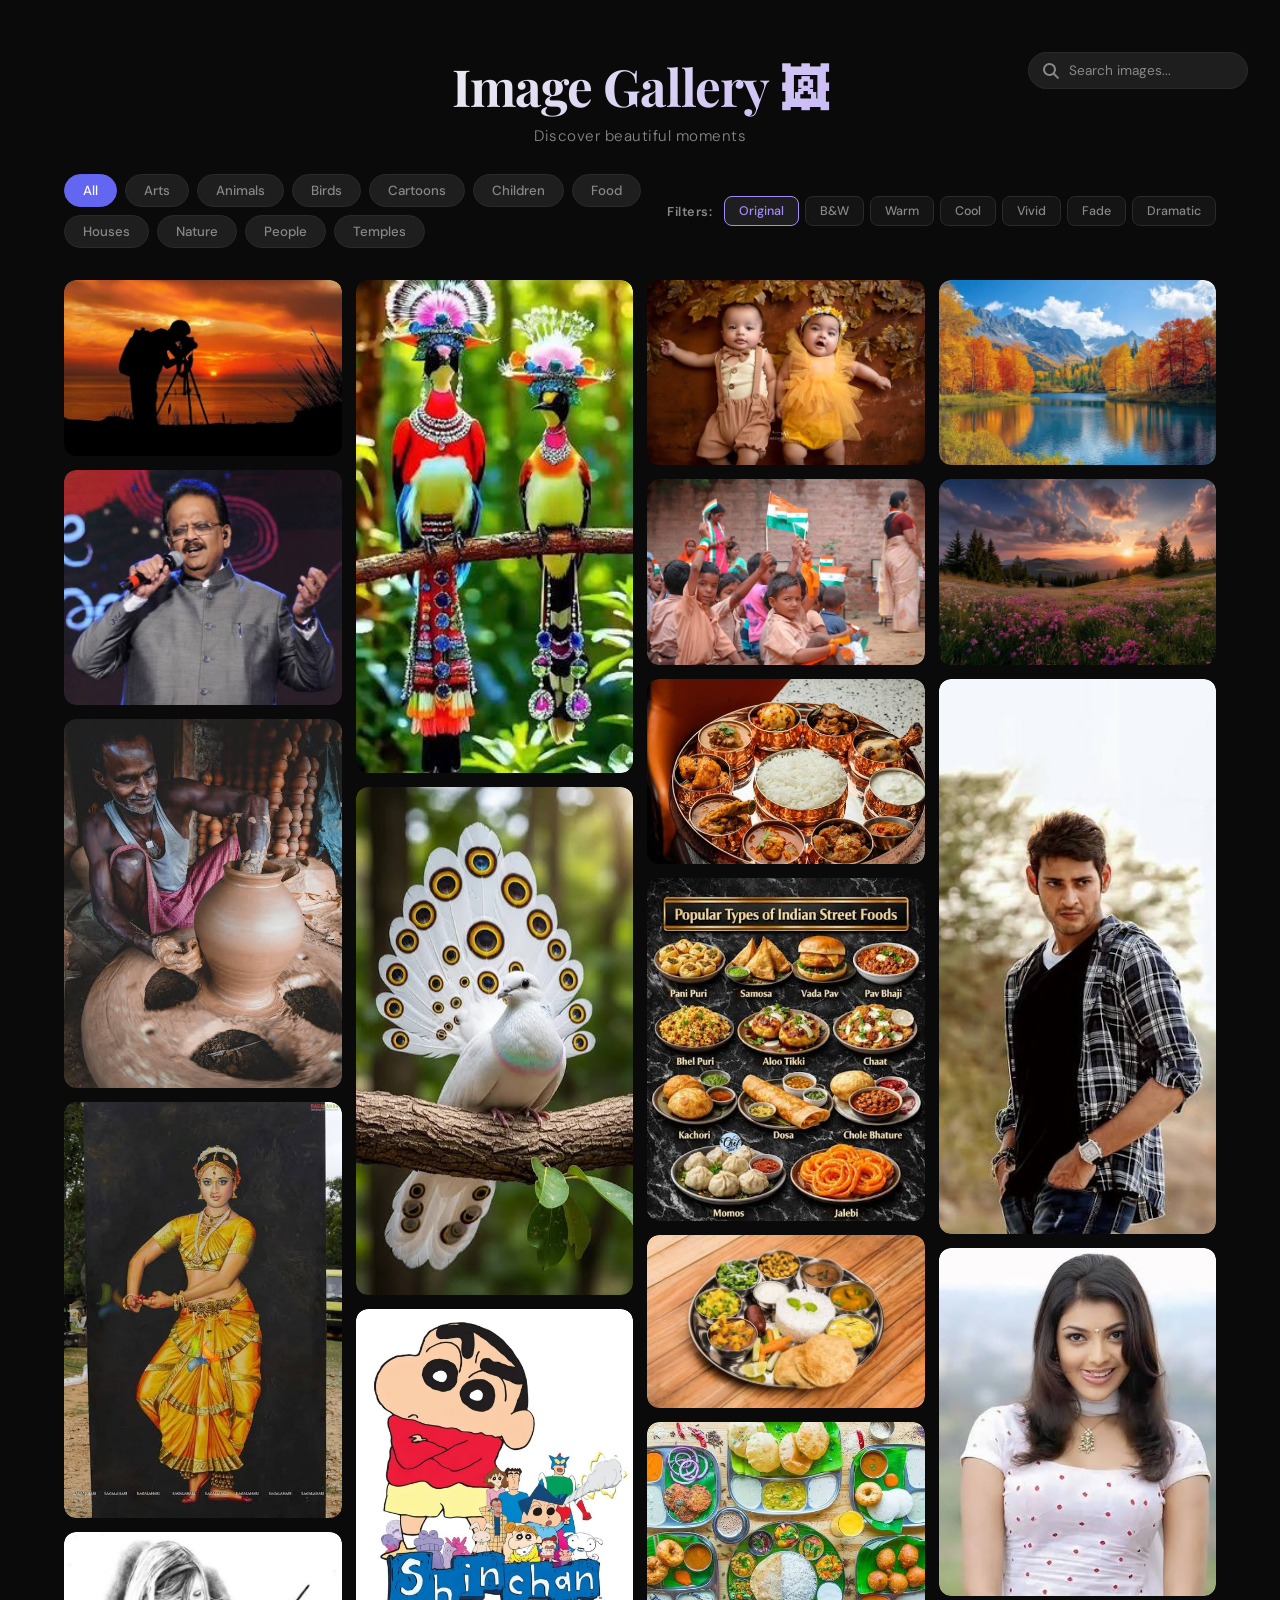
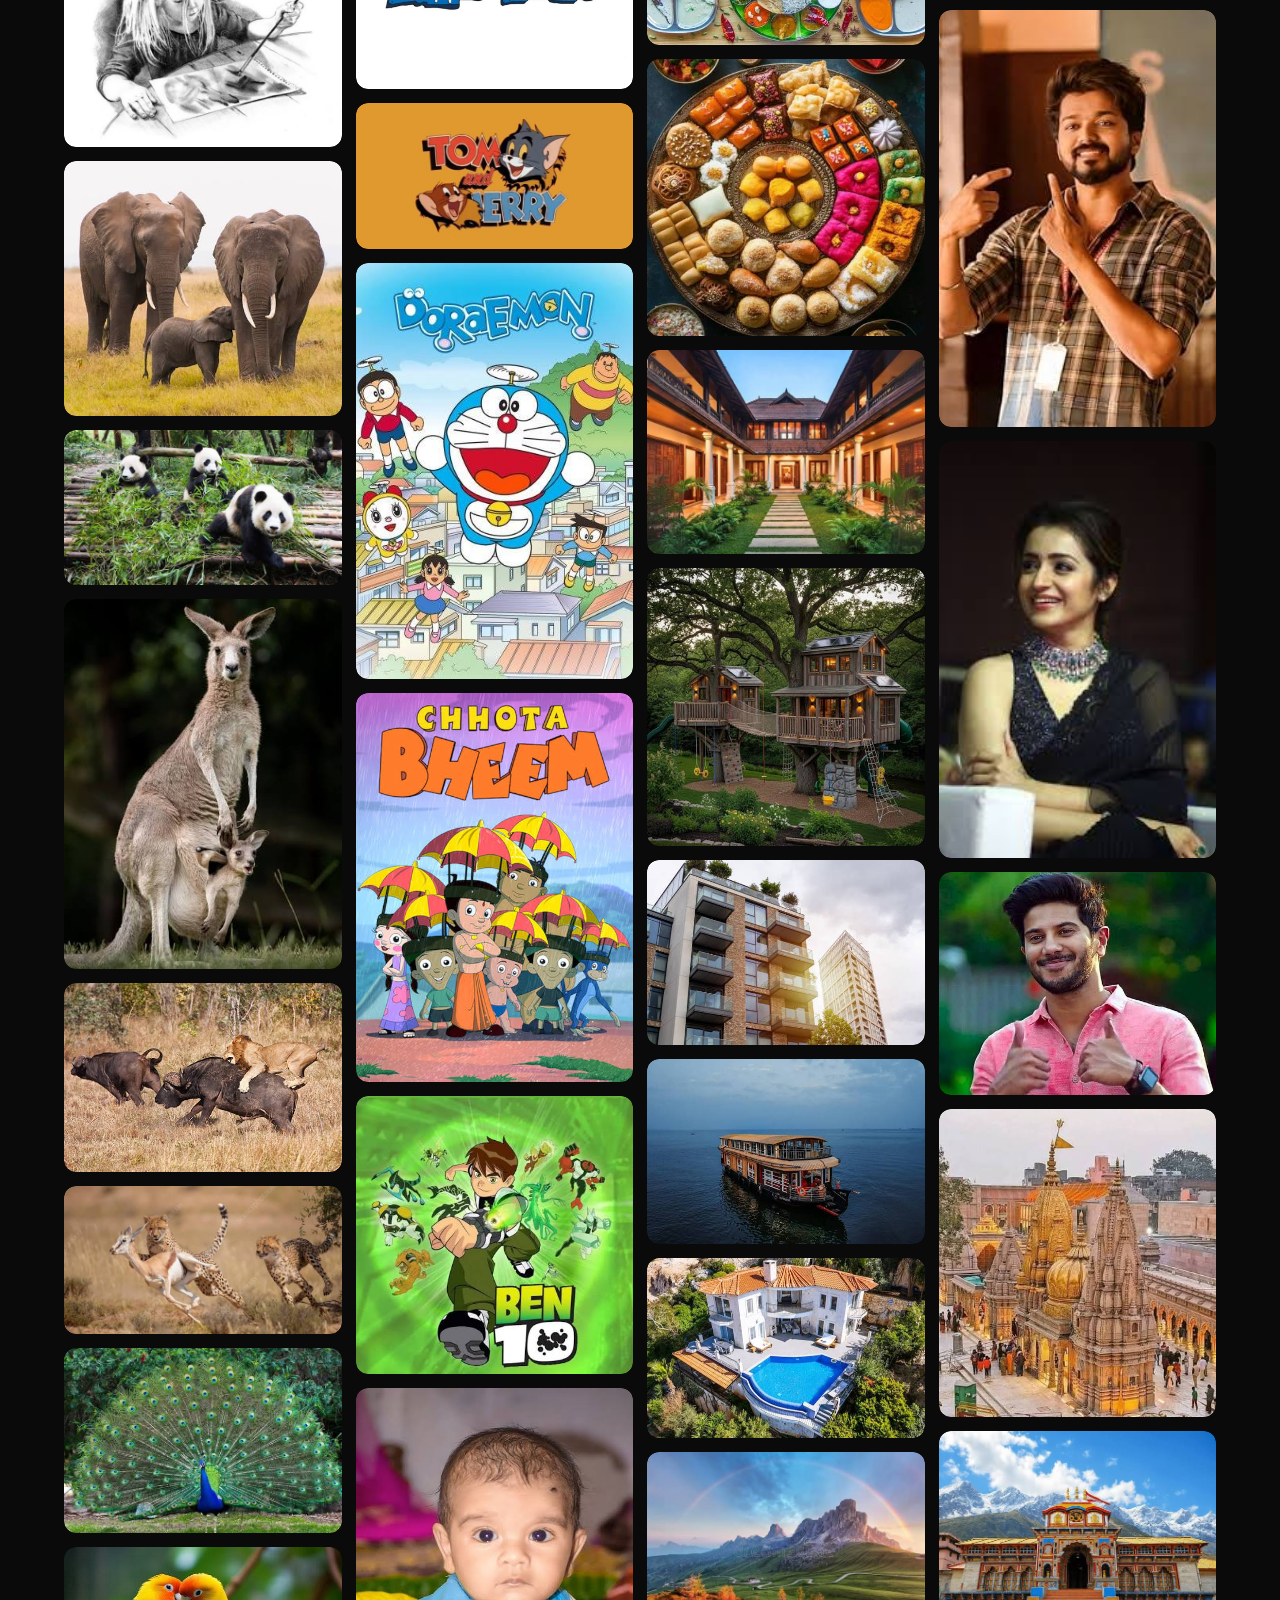
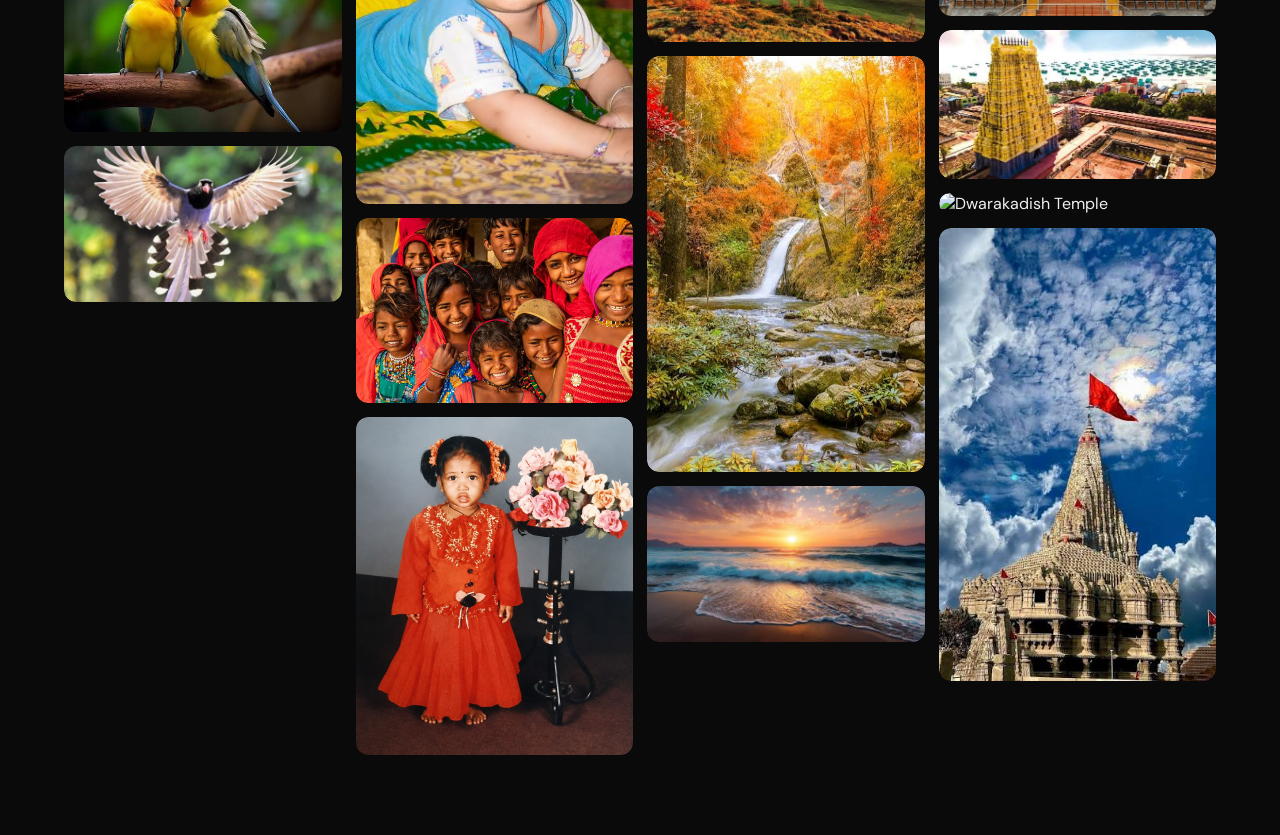
==== CodeAlpha_Image-gallery/index.html @ c7ac4a44 "Add files via upload" ====
<!DOCTYPE html>
<html lang="en">
<head>
 <meta charset="UTF-8">
 <meta name="viewport" content="width=device-width, initial-scale=1.0">
 <title>Image Gallery</title>

 <!-- Google Fonts -->
 <link href="https://fonts.googleapis.com/css2?family=Playfair+Display:wght@400;700&family=DM+Sans:wght@300;400;500&display=swap" rel="stylesheet">

 <!-- External CSS -->
 <link rel="stylesheet" href="style.css">
</head>
<body>

  <!-- HEADER-->
   <header>
    <h1> Image Gallery 🖼 </h1>
    <p> Discover beautiful moments </p>

    <!-- Search Bar -->
    <div class="search-wrap">
    <input type="text" id="searchInput" placeholder="Search images...">
    </div>
   </header>

 <!-- CONTROLS: Categories + Filters-->
   <div class="controls">

    <!-- Category Buttons -->
    <div class="categories" id="categories">
      <button class="cat-btn active" data-cat="all"> All </button>
      <button class="cat-btn" data-cat="arts"> Arts </button>
      <button class="cat-btn" data-cat="animals"> Animals </button>
      <button class="cat-btn" data-cat="birds"> Birds </button>
      <button class="cat-btn" data-cat="cartoons"> Cartoons </button>
      <button class="cat-btn" data-cat="children"> Children </button>
      <button class="cat-btn" data-cat="food"> Food </button>
      <button class="cat-btn" data-cat="houses"> Houses </button>
      <button class="cat-btn" data-cat="nature"> Nature </button>
      <button class="cat-btn" data-cat="people"> People </button>
      <button class="cat-btn" data-cat="temples"> Temples </button>
    </div>

    <!-- Image Filter Buttons -->
    <span class="filters-label">Filters:</span>
    <div class="filters" id="galleryFilters">
      <button class="filter-btn active" data-filter="none">Original</button>
      <button class="filter-btn" data-filter="f-bw">B&amp;W</button>
      <button class="filter-btn" data-filter="f-warm">Warm</button>
      <button class="filter-btn" data-filter="f-cool">Cool</button>
      <button class="filter-btn" data-filter="f-vivid">Vivid</button>
      <button class="filter-btn" data-filter="f-fade">Fade</button>
      <button class="filter-btn" data-filter="f-dramatic">Dramatic</button>
    </div>

  </div>

   <!-- GALLERY GRID (Images are injected by JS) -->
   <div class="gallery" id="gallery"></div>

   <!-- Load More Button -->
   <div class="load-more-wrap">
    <button class="load-more-btn" id="loadMoreBtn">
      Load More
       <!-- Spinner icon (shown while loading) -->
       <svg width="16" height="16" viewBox="0 0 24 24" fill="none" stroke="currentColor" stroke-width="2">
       <path d="M21 12a9 9 0 11-6.219-8.56"/>
       </svg>
    </button>
   </div>

   <!-- LIGHTBOX (Popup) -->
   <div class="lightbox" id="lightbox">

   <!-- Dark backdrop — click to close -->
    <div class="lb-backdrop" id="lbBackdrop"></div>

   <!-- Lightbox content box -->
   <div class="lb-box">

   <!-- Main image area -->
   <div class="lb-img-wrap">
   <img id="lbImg" src="" alt="">

   <!-- Close button -->
   <button class="lb-close" id="lbClose">✕</button>

    <!-- Prev / Next arrows -->
    <button class="lb-nav lb-prev" id="lbPrev">&#8592;</button>
    <button class="lb-nav lb-next" id="lbNext">&#8594;</button>
    </div>

    <!-- Counter: "3 / 12 — Title" -->
    <div class="lb-counter" id="lbCounter"></div>

    <!-- Filter strip inside lightbox -->
    <div class="lb-filters">
     <button class="lb-filter-btn active" data-lbfilter="none">Original</button>
     <button class="lb-filter-btn" data-lbfilter="f-bw">B&amp;W</button>
     <button class="lb-filter-btn" data-lbfilter="f-warm">Warm</button>
     <button class="lb-filter-btn" data-lbfilter="f-cool">Cool</button>
     <button class="lb-filter-btn" data-lbfilter="f-vivid">Vivid</button>
     <button class="lb-filter-btn" data-lbfilter="f-fade">Fade</button>
     <button class="lb-filter-btn" data-lbfilter="f-dramatic">Dramatic</button>
    </div>

     <!-- Thumbnail strip -->
     <div class="lb-thumbs" id="lbThumbs"></div>

     </div> <!-- /.lb-box -->
     </div>   <!-- /.lightbox -->

    <!-- External JavaScript -->
    <script src="script.js"></script>
 
</body>
</html>
---- CodeAlpha_Image-gallery/style.css ----
/*  1. CSS VARIABLES & RESET */
*, *::before, *::after {
  box-sizing: border-box;
  margin: 0;
  padding: 0;
}

:root {
  --bg:         #0a0a0a;
  --surface:    #141414;
  --surface2:   #1e1e1e;
  --border:     #2a2a2a;
  --text:       #f0f0f0;
  --text-muted: #888888;
  --accent:     #6366f1;   /* indigo */
  --accent2:    #a78bfa;   /* violet */
  --radius:     12px;
}


/*  2. BODY & BASE */
body {
  background:   var(--bg);
  color:        var(--text);
  font-family:  'DM Sans', sans-serif;
  min-height:   100vh;
  overflow-x:   hidden;
}


/*  3. HEADER */
header {
  text-align: center;
  padding:    52px 20px 28px;
  position:   relative;
}

header h1 {
  font-family:  'Playfair Display', serif;
  font-size:    clamp(2rem, 5vw, 3.2rem);
  font-weight:  700;
  letter-spacing: -1px;
  /* gradient text */
  background: linear-gradient(135deg, #f0f0f0 30%, #a78bfa);
  -webkit-background-clip: text;
  -webkit-text-fill-color: transparent;
  background-clip: text;
}

header p {
  color:          var(--text-muted);
  margin-top:     6px;
  font-size:      0.95rem;
  font-weight:    300;
  letter-spacing: 0.5px;
}


/*  4. SEARCH BAR  */
.search-wrap {
  position: absolute;
  top:   52px;
  right: 32px;
}

.search-wrap input {
  background:    var(--surface2);
  border:        1px solid var(--border);
  border-radius: 999px;
  padding:       9px 18px 9px 40px;
  color:         var(--text);
  font-family:   inherit;
  font-size:     0.85rem;
  width:         220px;
  outline:       none;
  transition:    border-color .25s, width .3s;

  /* magnifier icon via inline SVG background */
  background-image: url("data:image/svg+xml,%3Csvg xmlns='http://www.w3.org/2000/svg' width='16' height='16' fill='%23888' viewBox='0 0 16 16'%3E%3Cpath d='M11.742 10.344a6.5 6.5 0 1 0-1.397 1.398l3.85 3.85a1 1 0 0 0 1.415-1.414l-3.868-3.834zM6.5 11a4.5 4.5 0 1 1 0-9 4.5 4.5 0 0 1 0 9z'/%3E%3C/svg%3E");
  background-repeat:   no-repeat;
  background-position: 14px center;
}

.search-wrap input:focus {
  border-color: var(--accent);
  width: 280px;
}

.search-wrap input::placeholder {
  color: var(--text-muted);
}


/*  5. CONTROLS — Categories & Filter Buttons  */
.controls {
  display:     flex;
  flex-wrap:   wrap;
  align-items: center;
  gap:         12px;
  max-width:   1200px;
  margin:      0 auto 32px;
  padding:     0 24px;
}

/* Filters label */
.filters-label {
  font-size:      0.8rem;
  font-weight:    600;
  color:          var(--text-muted);
  letter-spacing: 0.5px;
  white-space:    nowrap;
}

/* --- Category Pills --- */
.categories {
  display:   flex;
  flex-wrap: wrap;
  gap:       8px;
  flex:      1;
}

.cat-btn {
  background:    var(--surface2);
  border:        1px solid var(--border);
  color:         var(--text-muted);
  padding:       7px 18px;
  border-radius: 999px;
  font-family:   inherit;
  font-size:     0.83rem;
  font-weight:   500;
  cursor:        pointer;
  transition:    all .22s;
}

.cat-btn:hover {
  border-color: var(--accent);
  color:        var(--text);
}

.cat-btn.active {
  background:   var(--accent);
  border-color: var(--accent);
  color:        #fff;
}

/* --- Filter Pills --- */
.filters {
  display:   flex;
  gap:       6px;
  flex-wrap: wrap;
}

.filter-btn {
  background:    var(--surface);
  border:        1px solid var(--border);
  color:         var(--text-muted);
  padding:       6px 14px;
  border-radius: 8px;
  font-family:   inherit;
  font-size:     0.78rem;
  font-weight:   500;
  cursor:        pointer;
  transition:    all .2s;
}

.filter-btn:hover {
  border-color: var(--accent2);
  color:        var(--accent2);
}

.filter-btn.active {
  background:   var(--surface2);
  border-color: var(--accent2);
  color:        var(--accent2);
}


/* 6. GALLERY GRID  (CSS Columns — masonry)*/
.gallery {
  max-width:  1200px;
  margin:     0 auto;
  padding:    0 24px;
  columns:    4;
  column-gap: 14px;
}


/* 7. GALLERY ITEM (Card) */
.gallery-item {
  break-inside: avoid;      /* don't split card across columns */
  margin-bottom: 14px;
  border-radius: var(--radius);
  overflow:      hidden;
  position:      relative;
  cursor:        pointer;

  /* smooth lift on hover */
  transition: transform .3s cubic-bezier(.34,1.56,.64,1),
              box-shadow .3s;
  display: block;

  /* entry animation */
  animation: fadeUp .45s ease both;
}

.gallery-item:hover {
  transform:  translateY(-6px) scale(1.02);
  box-shadow: 0 20px 50px rgba(0,0,0,.6);
  z-index:    2;
}

.gallery-item img {
  width:         100%;
  display:       block;
  border-radius: var(--radius);
  transition:    filter .3s ease;
}

/* hide filtered-out items */
.gallery-item.hidden {
  display: none;
}


/* 8. HOVER OVERLAY */
.overlay {
  position:      absolute;
  inset:         0;
  background:    linear-gradient(to top, rgba(0,0,0,.75) 0%, transparent 55%);
  opacity:       0;
  transition:    opacity .3s;
  border-radius: var(--radius);

  display:        flex;
  flex-direction: column;
  justify-content: flex-end;
  padding:        16px;
}

.gallery-item:hover .overlay {
  opacity: 1;
}

.overlay .tag {
  font-size:      0.7rem;
  font-weight:    600;
  letter-spacing: 1.5px;
  text-transform: uppercase;
  color:          var(--accent2);
  margin-bottom:  4px;
}

.overlay .img-title {
  font-size:   0.9rem;
  font-weight: 500;
  color:       #fff;
}

/* zoom icon (top-right of card) */
.overlay .zoom-icon {
  position:        absolute;
  top:             12px;
  right:           12px;
  width:           32px;
  height:          32px;
  background:      rgba(255,255,255,.15);
  backdrop-filter: blur(6px);
  border-radius:   50%;
  display:         flex;
  align-items:     center;
  justify-content: center;
  font-size:       0.85rem;
}


/* 9. CSS IMAGE FILTERS - Applied as class on .gallery-item (and on #lbImg inside lightbox) */
.gallery-item.f-bw img        { filter: grayscale(100%); }
.gallery-item.f-warm img      { filter: sepia(60%) saturate(140%); }
.gallery-item.f-cool img      { filter: hue-rotate(180deg) saturate(120%); }
.gallery-item.f-vivid img     { filter: saturate(200%) contrast(110%); }
.gallery-item.f-fade img      { filter: brightness(110%) saturate(60%) contrast(90%); }
.gallery-item.f-dramatic img  { filter: contrast(140%) brightness(90%); }

/* same filters on lightbox main image */
#lbImg.f-bw        { filter: grayscale(100%); }
#lbImg.f-warm      { filter: sepia(60%) saturate(140%); }
#lbImg.f-cool      { filter: hue-rotate(180deg) saturate(120%); }
#lbImg.f-vivid     { filter: saturate(200%) contrast(110%); }
#lbImg.f-fade      { filter: brightness(110%) saturate(60%) contrast(90%); }
#lbImg.f-dramatic  { filter: contrast(140%) brightness(90%); }


/* 10. LOAD MORE BUTTON */
.load-more-wrap {
  text-align: center;
  padding:    40px 20px;
}

.load-more-btn {
  background:    var(--surface2);
  border:        1px solid var(--border);
  color:         var(--text);
  padding:       12px 36px;
  border-radius: 999px;
  font-family:   inherit;
  font-size:     0.9rem;
  font-weight:   500;
  letter-spacing: 0.3px;
  cursor:        pointer;
  transition:    all .25s;

  display:     inline-flex;
  align-items: center;
  gap:         8px;
}

.load-more-btn:hover {
  border-color: var(--accent);
  color:        var(--accent);
}

/* spinner — hidden by default, shown when .loading */
.load-more-btn svg {
  display:   none;
  animation: spin 1.2s linear infinite;
}

.load-more-btn.loading svg {
  display: block;
}


/* 11. LIGHTBOX  */
.lightbox {
  position:        fixed;
  inset:           0;
  z-index:         1000;
  display:         flex;
  align-items:     center;
  justify-content: center;

  opacity:        0;
  pointer-events: none;
  transition:     opacity .3s;
}

.lightbox.open {
  opacity:        1;
  pointer-events: all;
}

/* dark blurred backdrop */
.lb-backdrop {
  position:        absolute;
  inset:           0;
  background:      rgba(0,0,0,.92);
  backdrop-filter: blur(8px);
  cursor:          pointer;
}

/* the white card / box */
.lb-box {
  position:      relative;
  z-index:       2;
  max-width:     min(860px, 92vw);
  width:         100%;
  background:    var(--surface);
  border:        1px solid var(--border);
  border-radius: 18px;
  overflow:      hidden;

  transform:  scale(.93);
  transition: transform .3s cubic-bezier(.34,1.56,.64,1);
}

.lightbox.open .lb-box {
  transform: scale(1);
}

/* main image area */
.lb-img-wrap {
  position:   relative;
  width:      100%;
  aspect-ratio: 16 / 10;
  background: #000;
  overflow:   hidden;
}

.lb-img-wrap img {
  width:       100%;
  height:      100%;
  object-fit:  contain;
  display:     block;
  transition:  filter .35s ease;
}

/* counter text */
.lb-counter {
  text-align: center;
  font-size:  0.8rem;
  color:      var(--text-muted);
  padding:    10px 0 2px;
}


/* 12. LIGHTBOX — NAV BUTTONS (Close, Prev, Next) */
/* Close ✕ */
.lb-close {
  position:        absolute;
  top:             14px;
  right:           14px;
  width:           36px;
  height:          36px;
  background:      rgba(255,255,255,.12);
  backdrop-filter: blur(6px);
  border:          none;
  border-radius:   50%;
  color:           #fff;
  font-size:       1.1rem;
  cursor:          pointer;
  display:         flex;
  align-items:     center;
  justify-content: center;
  transition:      background .2s;
  z-index:         5;
}

.lb-close:hover {
  background: rgba(255,255,255,.25);
}

/* Prev / Next arrows */
.lb-nav {
  position:        absolute;
  top:             50%;
  transform:       translateY(-50%);
  width:           44px;
  height:          44px;
  background:      rgba(255,255,255,.12);
  backdrop-filter: blur(6px);
  border:          none;
  border-radius:   50%;
  color:           #fff;
  font-size:       1.1rem;
  cursor:          pointer;
  display:         flex;
  align-items:     center;
  justify-content: center;
  transition:      background .2s, transform .2s;
  z-index:         5;
}

.lb-nav:hover {
  background: rgba(255,255,255,.25);
}

.lb-prev { left: 14px; }
.lb-next { right: 14px; }

.lb-prev:hover { transform: translateY(-50%) translateX(-2px); }
.lb-next:hover { transform: translateY(-50%) translateX(2px); }


/* 13. LIGHTBOX — FILTER STRIP  */
.lb-filters {
  display:         flex;
  gap:             6px;
  flex-wrap:       wrap;
  padding:         12px 18px;
  background:      var(--surface2);
  border-top:      1px solid var(--border);
  justify-content: center;
}

.lb-filter-btn {
  background:    var(--surface);
  border:        1px solid var(--border);
  color:         var(--text-muted);
  padding:       5px 14px;
  border-radius: 8px;
  font-family:   inherit;
  font-size:     0.76rem;
  font-weight:   500;
  cursor:        pointer;
  transition:    all .2s;
}

.lb-filter-btn:hover {
  border-color: var(--accent2);
  color:        var(--accent2);
}

.lb-filter-btn.active {
  background:   var(--accent);
  border-color: var(--accent);
  color:        #fff;
}


/* 14. LIGHTBOX — THUMBNAIL STRIP */
.lb-thumbs {
  display:    flex;
  gap:        8px;
  padding:    12px 18px;
  overflow-x: auto;
  border-top: 1px solid var(--border);

  /* hide scrollbar */
  scrollbar-width: none;
}

.lb-thumbs::-webkit-scrollbar {
  display: none;
}

.lb-thumb {
  flex-shrink:   0;
  width:         62px;
  height:        46px;
  border-radius: 7px;
  overflow:      hidden;
  cursor:        pointer;
  border:        2px solid transparent;
  transition:    border-color .2s, transform .2s;
}

.lb-thumb:hover {
  transform: scale(1.05);
}

.lb-thumb.active {
  border-color: var(--accent);
}

.lb-thumb img {
  width:       100%;
  height:      100%;
  object-fit:  cover;
}


/* 15. ANIMATIONS & KEYFRAMES */
@keyframes fadeUp {
  from {
    opacity:   0;
    transform: translateY(24px);
  }
  to {
    opacity:   1;
    transform: translateY(0);
  }
}

@keyframes spin {
  to { transform: rotate(360deg); }
}


/* 16. RESPONSIVE — Media Queries */

/* Tablet landscape */
@media (max-width: 1100px) {
  .gallery { columns: 3; }
}

/* Tablet portrait */
@media (max-width: 768px) {
  .gallery { columns: 2; }

  /* move search bar below header title */
  .search-wrap {
    position: static;
    margin:   0 24px 16px;
  }

  .search-wrap input {
    width: 100%;
  }

  header {
    padding: 36px 20px 18px;
  }
}

/* Mobile */
@media (max-width: 480px) {
  .gallery   { columns: 1; }
  .lb-box    { border-radius: 12px; }
}
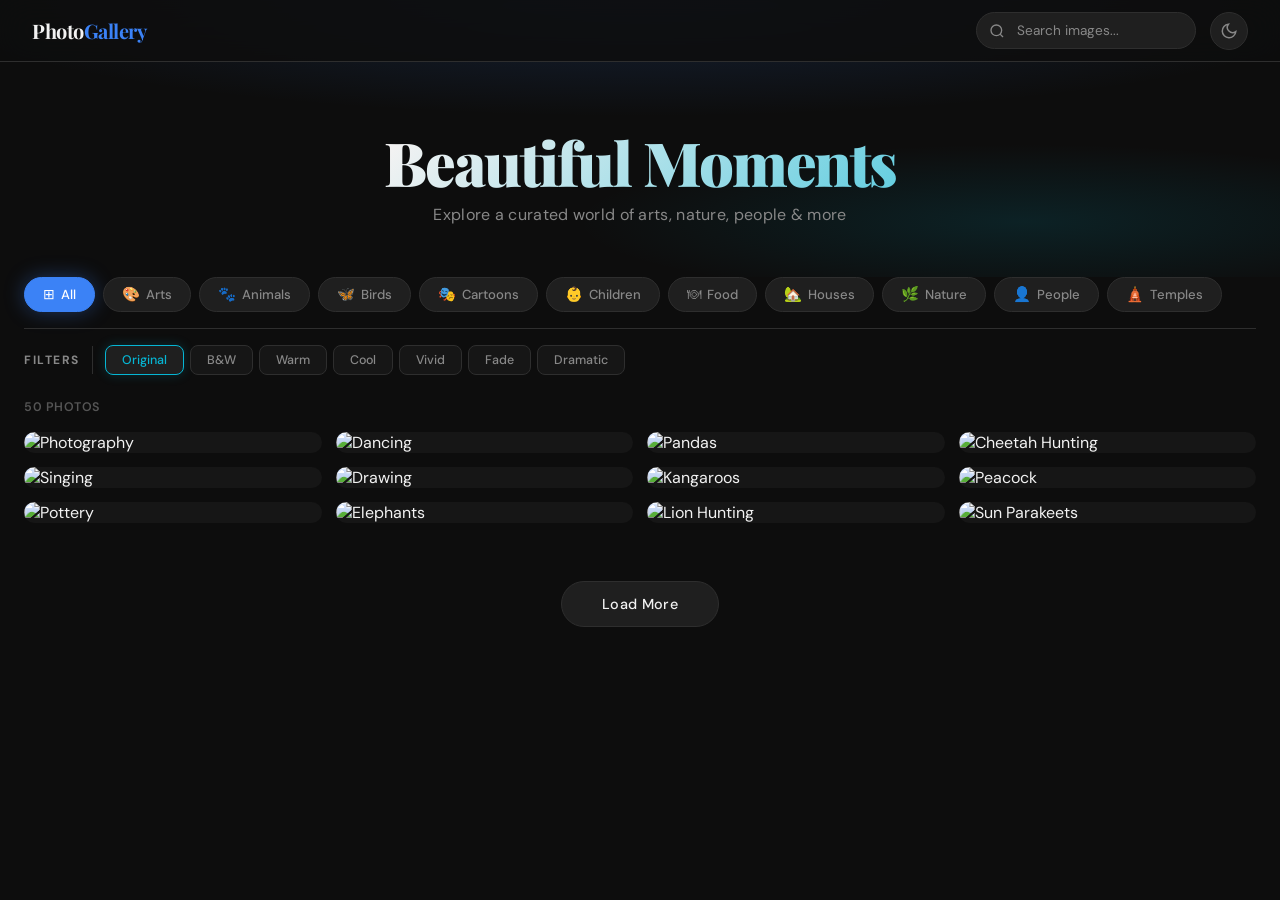
==== commit ddae4aa9: "Add files via upload" ====
--- a/CodeAlpha_Image-gallery/index.html
+++ b/CodeAlpha_Image-gallery/index.html
@@ -1,118 +1,168 @@
 <!DOCTYPE html>
 <html lang="en">
 <head>
- <meta charset="UTF-8">
- <meta name="viewport" content="width=device-width, initial-scale=1.0">
- <title>Image Gallery</title>
+  <meta charset="UTF-8">
+  <meta name="viewport" content="width=device-width, initial-scale=1.0">
+  <title>PhotoGallery — Beautiful Moments</title>
 
- <!-- Google Fonts -->
- <link href="https://fonts.googleapis.com/css2?family=Playfair+Display:wght@400;700&family=DM+Sans:wght@300;400;500&display=swap" rel="stylesheet">
+  <!-- Google Fonts -->
+  <link href="https://fonts.googleapis.com/css2?family=Playfair+Display:wght@400;700;900&family=DM+Sans:wght@300;400;500;600&display=swap" rel="stylesheet">
 
- <!-- External CSS -->
- <link rel="stylesheet" href="style.css">
+  <!-- External CSS -->
+  <link rel="stylesheet" href="style.css">
 </head>
 <body>
 
-  <!-- HEADER-->
-   <header>
-    <h1> Image Gallery 🖼 </h1>
-    <p> Discover beautiful moments </p>
+  <!-- NAVBAR -->
+  <nav class="navbar">
+    <div class="nav-logo">Photo<span>Gallery</span></div>
+    <div class="nav-right">
+      <!-- Search Bar -->
+      <div class="search-wrap">
+        <input type="text" id="searchInput" placeholder="Search images...">
+        <svg class="search-icon" xmlns="http://www.w3.org/2000/svg" width="16" height="16" viewBox="0 0 24 24" fill="none" stroke="currentColor" stroke-width="2"><circle cx="11" cy="11" r="8"/><path d="m21 21-4.35-4.35"/></svg>
+      </div>
+      <!-- Dark/Light Toggle -->
+      <button class="theme-toggle" id="themeToggle" title="Toggle theme">
+        <svg class="moon-icon" xmlns="http://www.w3.org/2000/svg" width="18" height="18" viewBox="0 0 24 24" fill="none" stroke="currentColor" stroke-width="2"><path d="M21 12.79A9 9 0 1 1 11.21 3 7 7 0 0 0 21 12.79z"/></svg>
+        <svg class="sun-icon" xmlns="http://www.w3.org/2000/svg" width="18" height="18" viewBox="0 0 24 24" fill="none" stroke="currentColor" stroke-width="2"><circle cx="12" cy="12" r="5"/><line x1="12" y1="1" x2="12" y2="3"/><line x1="12" y1="21" x2="12" y2="23"/><line x1="4.22" y1="4.22" x2="5.64" y2="5.64"/><line x1="18.36" y1="18.36" x2="19.78" y2="19.78"/><line x1="1" y1="12" x2="3" y2="12"/><line x1="21" y1="12" x2="23" y2="12"/><line x1="4.22" y1="19.78" x2="5.64" y2="18.36"/><line x1="18.36" y1="5.64" x2="19.78" y2="4.22"/></svg>
+      </button>
+    </div>
+  </nav>
 
-    <!-- Search Bar -->
-    <div class="search-wrap">
-    <input type="text" id="searchInput" placeholder="Search images...">
+  <!-- HERO HEADER -->
+  <header>
+    <div class="header-bg"></div>
+    <div class="header-content">
+      <h1>Beautiful Moments</h1>
+      <p>Explore a curated world of arts, nature, people &amp; more</p>
     </div>
-   </header>
+  </header>
 
- <!-- CONTROLS: Categories + Filters-->
-   <div class="controls">
+  <!-- CONTROLS: Categories + Filters -->
+  <div class="controls">
 
     <!-- Category Buttons -->
     <div class="categories" id="categories">
-      <button class="cat-btn active" data-cat="all"> All </button>
-      <button class="cat-btn" data-cat="arts"> Arts </button>
-      <button class="cat-btn" data-cat="animals"> Animals </button>
-      <button class="cat-btn" data-cat="birds"> Birds </button>
-      <button class="cat-btn" data-cat="cartoons"> Cartoons </button>
-      <button class="cat-btn" data-cat="children"> Children </button>
-      <button class="cat-btn" data-cat="food"> Food </button>
-      <button class="cat-btn" data-cat="houses"> Houses </button>
-      <button class="cat-btn" data-cat="nature"> Nature </button>
-      <button class="cat-btn" data-cat="people"> People </button>
-      <button class="cat-btn" data-cat="temples"> Temples </button>
+      <button class="cat-btn active" data-cat="all">
+        <span class="cat-icon">⊞</span> All
+      </button>
+      <button class="cat-btn" data-cat="arts">
+        <span class="cat-icon">🎨</span> Arts
+      </button>
+      <button class="cat-btn" data-cat="animals">
+        <span class="cat-icon">🐾</span> Animals
+      </button>
+      <button class="cat-btn" data-cat="birds">
+        <span class="cat-icon">🦋</span> Birds
+      </button>
+      <button class="cat-btn" data-cat="cartoons">
+        <span class="cat-icon">🎭</span> Cartoons
+      </button>
+      <button class="cat-btn" data-cat="children">
+        <span class="cat-icon">👶</span> Children
+      </button>
+      <button class="cat-btn" data-cat="food">
+        <span class="cat-icon">🍽</span> Food
+      </button>
+      <button class="cat-btn" data-cat="houses">
+        <span class="cat-icon">🏡</span> Houses
+      </button>
+      <button class="cat-btn" data-cat="nature">
+        <span class="cat-icon">🌿</span> Nature
+      </button>
+      <button class="cat-btn" data-cat="people">
+        <span class="cat-icon">👤</span> People
+      </button>
+      <button class="cat-btn" data-cat="temples">
+        <span class="cat-icon">🛕</span> Temples
+      </button>
     </div>
 
+    <!-- Divider -->
+    <div class="controls-divider"></div>
+
     <!-- Image Filter Buttons -->
-    <span class="filters-label">Filters:</span>
-    <div class="filters" id="galleryFilters">
-      <button class="filter-btn active" data-filter="none">Original</button>
-      <button class="filter-btn" data-filter="f-bw">B&amp;W</button>
-      <button class="filter-btn" data-filter="f-warm">Warm</button>
-      <button class="filter-btn" data-filter="f-cool">Cool</button>
-      <button class="filter-btn" data-filter="f-vivid">Vivid</button>
-      <button class="filter-btn" data-filter="f-fade">Fade</button>
-      <button class="filter-btn" data-filter="f-dramatic">Dramatic</button>
+    <div class="filter-row">
+      <span class="filters-label">Filters</span>
+      <div class="filters" id="galleryFilters">
+        <button class="filter-btn active" data-filter="none">Original</button>
+        <button class="filter-btn" data-filter="f-bw">B&amp;W</button>
+        <button class="filter-btn" data-filter="f-warm">Warm</button>
+        <button class="filter-btn" data-filter="f-cool">Cool</button>
+        <button class="filter-btn" data-filter="f-vivid">Vivid</button>
+        <button class="filter-btn" data-filter="f-fade">Fade</button>
+        <button class="filter-btn" data-filter="f-dramatic">Dramatic</button>
+      </div>
     </div>
 
   </div>
 
-   <!-- GALLERY GRID (Images are injected by JS) -->
-   <div class="gallery" id="gallery"></div>
+  <!-- Image Count -->
+  <div class="gallery-meta" id="galleryMeta">
+    <span id="galleryCount">0 photos</span>
+  </div>
 
-   <!-- Load More Button -->
-   <div class="load-more-wrap">
+  <!-- GALLERY GRID (Images are injected by JS) -->
+  <div class="gallery" id="gallery"></div>
+
+  <!-- Load More Button -->
+  <div class="load-more-wrap">
     <button class="load-more-btn" id="loadMoreBtn">
       Load More
-       <!-- Spinner icon (shown while loading) -->
-       <svg width="16" height="16" viewBox="0 0 24 24" fill="none" stroke="currentColor" stroke-width="2">
-       <path d="M21 12a9 9 0 11-6.219-8.56"/>
-       </svg>
+      <svg width="16" height="16" viewBox="0 0 24 24" fill="none" stroke="currentColor" stroke-width="2">
+        <path d="M21 12a9 9 0 11-6.219-8.56"/>
+      </svg>
     </button>
-   </div>
+  </div>
 
-   <!-- LIGHTBOX (Popup) -->
-   <div class="lightbox" id="lightbox">
+  <!-- LIGHTBOX (Popup) -->
+  <div class="lightbox" id="lightbox">
 
-   <!-- Dark backdrop — click to close -->
+    <!-- Dark backdrop — click to close -->
     <div class="lb-backdrop" id="lbBackdrop"></div>
 
-   <!-- Lightbox content box -->
-   <div class="lb-box">
+    <!-- Lightbox content box -->
+    <div class="lb-box">
 
-   <!-- Main image area -->
-   <div class="lb-img-wrap">
-   <img id="lbImg" src="" alt="">
+      <!-- Main image area -->
+      <div class="lb-img-wrap">
+        <img id="lbImg" src="" alt="">
 
-   <!-- Close button -->
-   <button class="lb-close" id="lbClose">✕</button>
+        <!-- Close button -->
+        <button class="lb-close" id="lbClose">✕</button>
 
-    <!-- Prev / Next arrows -->
-    <button class="lb-nav lb-prev" id="lbPrev">&#8592;</button>
-    <button class="lb-nav lb-next" id="lbNext">&#8594;</button>
-    </div>
+        <!-- Prev / Next arrows -->
+        <button class="lb-nav lb-prev" id="lbPrev">&#8592;</button>
+        <button class="lb-nav lb-next" id="lbNext">&#8594;</button>
 
-    <!-- Counter: "3 / 12 — Title" -->
-    <div class="lb-counter" id="lbCounter"></div>
+        <!-- Image title overlay -->
+        <div class="lb-title-overlay" id="lbTitleOverlay"></div>
+      </div>
 
-    <!-- Filter strip inside lightbox -->
-    <div class="lb-filters">
-     <button class="lb-filter-btn active" data-lbfilter="none">Original</button>
-     <button class="lb-filter-btn" data-lbfilter="f-bw">B&amp;W</button>
-     <button class="lb-filter-btn" data-lbfilter="f-warm">Warm</button>
-     <button class="lb-filter-btn" data-lbfilter="f-cool">Cool</button>
-     <button class="lb-filter-btn" data-lbfilter="f-vivid">Vivid</button>
-     <button class="lb-filter-btn" data-lbfilter="f-fade">Fade</button>
-     <button class="lb-filter-btn" data-lbfilter="f-dramatic">Dramatic</button>
-    </div>
+      <!-- Counter: "3 / 12 — Title" -->
+      <div class="lb-counter" id="lbCounter"></div>
 
-     <!-- Thumbnail strip -->
-     <div class="lb-thumbs" id="lbThumbs"></div>
+      <!-- Filter strip inside lightbox -->
+      <div class="lb-filters">
+        <span class="lb-filters-label">Filters</span>
+        <button class="lb-filter-btn active" data-lbfilter="none">Original</button>
+        <button class="lb-filter-btn" data-lbfilter="f-bw">B&amp;W</button>
+        <button class="lb-filter-btn" data-lbfilter="f-warm">Warm</button>
+        <button class="lb-filter-btn" data-lbfilter="f-cool">Cool</button>
+        <button class="lb-filter-btn" data-lbfilter="f-vivid">Vivid</button>
+        <button class="lb-filter-btn" data-lbfilter="f-fade">Fade</button>
+        <button class="lb-filter-btn" data-lbfilter="f-dramatic">Dramatic</button>
+      </div>
 
-     </div> <!-- /.lb-box -->
-     </div>   <!-- /.lightbox -->
+      <!-- Thumbnail strip -->
+      <div class="lb-thumbs" id="lbThumbs"></div>
 
-    <!-- External JavaScript -->
-    <script src="script.js"></script>
- 
+    </div><!-- /.lb-box -->
+  </div><!-- /.lightbox -->
+
+  <!-- External JavaScript -->
+  <script src="script.js"></script>
+
 </body>
 </html>
--- a/CodeAlpha_Image-gallery/style.css
+++ b/CodeAlpha_Image-gallery/style.css
@@ -1,4 +1,30 @@
-/*  1. CSS VARIABLES & RESET */
+/* ═══════════════════════════════════════════════════════
+   IMAGE GALLERY — style.css
+   1.  CSS Variables & Reset
+   2.  Body & Base
+   3.  Navbar
+   4.  Header / Hero
+   5.  Search Bar
+   6.  Controls (Categories + Filters)
+   7.  Gallery Grid (Masonry)
+   8.  Gallery Item / Card
+   9.  Hover Overlay
+   10. CSS Image Filters
+   11. Load More Button
+   12. Gallery Meta / Count
+   13. Lightbox
+   14. Lightbox Nav Buttons
+   15. Lightbox Filter Strip
+   16. Lightbox Thumbnails
+   17. Animations & Keyframes
+   18. Responsive Media Queries
+   19. Light Theme Overrides
+═══════════════════════════════════════════════════════ */
+
+
+/* ─────────────────────────────────────────
+   1. CSS VARIABLES & RESET
+───────────────────────────────────────── */
 *, *::before, *::after {
   box-sizing: border-box;
   margin: 0;
@@ -6,61 +32,183 @@
 }
 
 :root {
-  --bg:         #0a0a0a;
-  --surface:    #141414;
-  --surface2:   #1e1e1e;
-  --border:     #2a2a2a;
-  --text:       #f0f0f0;
-  --text-muted: #888888;
-  --accent:     #6366f1;   /* indigo */
-  --accent2:    #a78bfa;   /* violet */
-  --radius:     12px;
-}
-
-
-/*  2. BODY & BASE */
+  /* Dark theme (default) */
+  --bg:           #0d0d0d;
+  --surface:      #161616;
+  --surface2:     #1f1f1f;
+  --surface3:     #252525;
+  --border:       #2e2e2e;
+  --text:         #f2f2f2;
+  --text-muted:   #888;
+  --text-dim:     #555;
+  --accent:       #3B82F6;
+  --accent2:      #06B6D4;
+  --accent-glow:  rgba(59,130,246,0.35);
+  --card-shadow:  0 8px 32px rgba(0,0,0,0.5);
+  --radius:       14px;
+  --radius-sm:    8px;
+  --nav-bg:       rgba(13,13,13,0.85);
+  --hero-overlay: linear-gradient(to bottom, rgba(0,0,0,0.45) 0%, rgba(13,13,13,0.95) 100%);
+}
+
+body.light-theme {
+  --bg:           #f4f4f5;
+  --surface:      #ffffff;
+  --surface2:     #f0f0f2;
+  --surface3:     #e8e8eb;
+  --border:       #d8d8dc;
+  --text:         #111111;
+  --text-muted:   #666;
+  --text-dim:     #999;
+  --accent:       #2563EB;
+  --accent2:      #0891B2;
+  --accent-glow:  rgba(37,99,235,0.2);
+  --card-shadow:  0 4px 20px rgba(0,0,0,0.1);
+  --nav-bg:       rgba(244,244,245,0.9);
+  --hero-overlay: linear-gradient(to bottom, rgba(255,255,255,0.2) 0%, rgba(244,244,245,0.95) 100%);
+}
+
+
+/* ─────────────────────────────────────────
+   2. BODY & BASE
+───────────────────────────────────────── */
 body {
-  background:   var(--bg);
-  color:        var(--text);
-  font-family:  'DM Sans', sans-serif;
-  min-height:   100vh;
-  overflow-x:   hidden;
-}
-
-
-/*  3. HEADER */
+  background:  var(--bg);
+  color:       var(--text);
+  font-family: 'DM Sans', sans-serif;
+  min-height:  100vh;
+  overflow-x:  hidden;
+  transition:  background 0.35s, color 0.35s;
+}
+
+
+/* ─────────────────────────────────────────
+   3. NAVBAR
+───────────────────────────────────────── */
+.navbar {
+  position:        fixed;
+  top:             0;
+  left:            0;
+  right:           0;
+  z-index:         500;
+  display:         flex;
+  align-items:     center;
+  justify-content: space-between;
+  padding:         0 32px;
+  height:          62px;
+  background:      var(--nav-bg);
+  backdrop-filter: blur(16px);
+  -webkit-backdrop-filter: blur(16px);
+  border-bottom:   1px solid var(--border);
+  transition:      background 0.35s, border-color 0.35s;
+}
+
+.nav-logo {
+  font-family:    'Playfair Display', serif;
+  font-size:      1.25rem;
+  font-weight:    700;
+  color:          var(--text);
+  letter-spacing: -0.5px;
+}
+
+.nav-logo span {
+  color: var(--accent);
+}
+
+.nav-right {
+  display:     flex;
+  align-items: center;
+  gap:         14px;
+}
+
+/* Theme Toggle Button */
+.theme-toggle {
+  width:           38px;
+  height:          38px;
+  background:      var(--surface2);
+  border:          1px solid var(--border);
+  border-radius:   50%;
+  color:           var(--text-muted);
+  cursor:          pointer;
+  display:         flex;
+  align-items:     center;
+  justify-content: center;
+  transition:      all 0.25s;
+  flex-shrink:     0;
+}
+
+.theme-toggle:hover {
+  border-color: var(--accent);
+  color:        var(--accent);
+}
+
+.moon-icon { display: block; }
+.sun-icon  { display: none; }
+
+body.light-theme .moon-icon { display: none; }
+body.light-theme .sun-icon  { display: block; }
+
+
+/* ─────────────────────────────────────────
+   4. HEADER / HERO
+───────────────────────────────────────── */
 header {
+  position:   relative;
   text-align: center;
-  padding:    52px 20px 28px;
-  position:   relative;
+  padding:    130px 20px 52px;
+  overflow:   hidden;
+}
+
+.header-bg {
+  position:   absolute;
+  inset:      0;
+  background:
+    radial-gradient(ellipse 80% 60% at 50% 0%, rgba(59,130,246,0.18) 0%, transparent 70%),
+    radial-gradient(ellipse 50% 40% at 80% 80%, rgba(6,182,212,0.12) 0%, transparent 70%);
+  pointer-events: none;
+}
+
+.header-content {
+  position: relative;
+  z-index:  1;
 }
 
 header h1 {
-  font-family:  'Playfair Display', serif;
-  font-size:    clamp(2rem, 5vw, 3.2rem);
-  font-weight:  700;
-  letter-spacing: -1px;
-  /* gradient text */
-  background: linear-gradient(135deg, #f0f0f0 30%, #a78bfa);
+  font-family:    'Playfair Display', serif;
+  font-size:      clamp(2.2rem, 5.5vw, 3.8rem);
+  font-weight:    900;
+  letter-spacing: -2px;
+  line-height:    1.05;
+  background:     linear-gradient(135deg, var(--text) 30%, var(--accent2) 100%);
   -webkit-background-clip: text;
   -webkit-text-fill-color: transparent;
   background-clip: text;
+  margin-bottom:   10px;
 }
 
 header p {
   color:          var(--text-muted);
-  margin-top:     6px;
-  font-size:      0.95rem;
-  font-weight:    300;
-  letter-spacing: 0.5px;
-}
-
-
-/*  4. SEARCH BAR  */
+  font-size:      1rem;
+  font-weight:    400;
+  letter-spacing: 0.3px;
+}
+
+
+/* ─────────────────────────────────────────
+   5. SEARCH BAR
+───────────────────────────────────────── */
 .search-wrap {
-  position: absolute;
-  top:   52px;
-  right: 32px;
+  position:    relative;
+  flex-shrink: 0;
+}
+
+.search-icon {
+  position:   absolute;
+  left:       13px;
+  top:        50%;
+  transform:  translateY(-50%);
+  color:      var(--text-muted);
+  pointer-events: none;
 }
 
 .search-wrap input {
@@ -73,17 +221,12 @@
   font-size:     0.85rem;
   width:         220px;
   outline:       none;
-  transition:    border-color .25s, width .3s;
-
-  /* magnifier icon via inline SVG background */
-  background-image: url("data:image/svg+xml,%3Csvg xmlns='http://www.w3.org/2000/svg' width='16' height='16' fill='%23888' viewBox='0 0 16 16'%3E%3Cpath d='M11.742 10.344a6.5 6.5 0 1 0-1.397 1.398l3.85 3.85a1 1 0 0 0 1.415-1.414l-3.868-3.834zM6.5 11a4.5 4.5 0 1 1 0-9 4.5 4.5 0 0 1 0 9z'/%3E%3C/svg%3E");
-  background-repeat:   no-repeat;
-  background-position: 14px center;
+  transition:    border-color .25s, width .3s, background .25s;
 }
 
 .search-wrap input:focus {
   border-color: var(--accent);
-  width: 280px;
+  width:        270px;
 }
 
 .search-wrap input::placeholder {
@@ -91,59 +234,84 @@
 }
 
 
-/*  5. CONTROLS — Categories & Filter Buttons  */
+/* ─────────────────────────────────────────
+   6. CONTROLS — Categories & Filters
+───────────────────────────────────────── */
 .controls {
-  display:     flex;
-  flex-wrap:   wrap;
-  align-items: center;
-  gap:         12px;
-  max-width:   1200px;
-  margin:      0 auto 32px;
-  padding:     0 24px;
-}
-
-/* Filters label */
-.filters-label {
-  font-size:      0.8rem;
-  font-weight:    600;
-  color:          var(--text-muted);
-  letter-spacing: 0.5px;
-  white-space:    nowrap;
-}
-
-/* --- Category Pills --- */
+  max-width:  1300px;
+  margin:     0 auto 20px;
+  padding:    0 24px;
+  display:    flex;
+  flex-direction: column;
+  gap:        16px;
+}
+
+.controls-divider {
+  height:     1px;
+  background: var(--border);
+}
+
+/* Category Buttons */
 .categories {
   display:   flex;
   flex-wrap: wrap;
   gap:       8px;
-  flex:      1;
 }
 
 .cat-btn {
   background:    var(--surface2);
   border:        1px solid var(--border);
   color:         var(--text-muted);
-  padding:       7px 18px;
+  padding:       8px 18px;
   border-radius: 999px;
   font-family:   inherit;
-  font-size:     0.83rem;
+  font-size:     0.82rem;
   font-weight:   500;
   cursor:        pointer;
+  display:       inline-flex;
+  align-items:   center;
+  gap:           6px;
   transition:    all .22s;
+}
+
+.cat-icon {
+  font-size: 0.9rem;
+  line-height: 1;
 }
 
 .cat-btn:hover {
   border-color: var(--accent);
   color:        var(--text);
+  transform:    translateY(-1px);
 }
 
 .cat-btn.active {
   background:   var(--accent);
   border-color: var(--accent);
   color:        #fff;
-}
-
-/* --- Filter Pills --- */
+  box-shadow:   0 0 20px var(--accent-glow);
+}
+
+/* Filter Row */
+.filter-row {
+  display:     flex;
+  align-items: center;
+  gap:         12px;
+  flex-wrap:   wrap;
+}
+
+.filters-label {
+  font-size:      0.75rem;
+  font-weight:    700;
+  color:          var(--text-muted);
+  letter-spacing: 1.5px;
+  text-transform: uppercase;
+  white-space:    nowrap;
+  padding:        6px 0;
+  border-right:   1px solid var(--border);
+  padding-right:  12px;
+}
+
 .filters {
   display:   flex;
   gap:       6px;
@@ -154,8 +322,8 @@
   background:    var(--surface);
   border:        1px solid var(--border);
   color:         var(--text-muted);
-  padding:       6px 14px;
-  border-radius: 8px;
+  padding:       6px 16px;
+  border-radius: var(--radius-sm);
   font-family:   inherit;
   font-size:     0.78rem;
   font-weight:   500;
@@ -172,12 +340,33 @@
   background:   var(--surface2);
   border-color: var(--accent2);
   color:        var(--accent2);
-}
-
-
-/* 6. GALLERY GRID  (CSS Columns — masonry)*/
+  box-shadow:   0 0 12px rgba(6,182,212,0.2);
+}
+
+
+/* ─────────────────────────────────────────
+   7. GALLERY META / COUNT
+───────────────────────────────────────── */
+.gallery-meta {
+  max-width: 1300px;
+  margin:    0 auto 16px;
+  padding:   0 24px;
+}
+
+#galleryCount {
+  font-size:  0.78rem;
+  font-weight: 600;
+  color:      var(--text-dim);
+  letter-spacing: 0.5px;
+  text-transform: uppercase;
+}
+
+
+/* ─────────────────────────────────────────
+   8. GALLERY GRID (CSS Columns — Masonry)
+───────────────────────────────────────── */
 .gallery {
-  max-width:  1200px;
+  max-width:  1300px;
   margin:     0 auto;
   padding:    0 24px;
   columns:    4;
@@ -185,56 +374,62 @@
 }
 
 
-/* 7. GALLERY ITEM (Card) */
+/* ─────────────────────────────────────────
+   9. GALLERY ITEM (Card)
+───────────────────────────────────────── */
 .gallery-item {
-  break-inside: avoid;      /* don't split card across columns */
-  margin-bottom: 14px;
-  border-radius: var(--radius);
-  overflow:      hidden;
-  position:      relative;
-  cursor:        pointer;
-
-  /* smooth lift on hover */
-  transition: transform .3s cubic-bezier(.34,1.56,.64,1),
-              box-shadow .3s;
-  display: block;
+  break-inside:   avoid;
+  margin-bottom:  14px;
+  border-radius:  var(--radius);
+  overflow:       hidden;
+  position:       relative;
+  cursor:         pointer;
+  display:        block;
+  background:     var(--surface);
+
+  transition: transform .32s cubic-bezier(.34,1.56,.64,1),
+              box-shadow .32s ease;
 
   /* entry animation */
   animation: fadeUp .45s ease both;
 }
 
 .gallery-item:hover {
-  transform:  translateY(-6px) scale(1.02);
-  box-shadow: 0 20px 50px rgba(0,0,0,.6);
-  z-index:    2;
+  transform:  translateY(-7px) scale(1.02);
+  box-shadow: 0 24px 60px rgba(0,0,0,0.65), 0 0 0 1px var(--accent);
+  z-index:    10;
+}
+
+body.light-theme .gallery-item:hover {
+  box-shadow: 0 16px 40px rgba(0,0,0,0.18), 0 0 0 1px var(--accent);
 }
 
 .gallery-item img {
-  width:         100%;
-  display:       block;
-  border-radius: var(--radius);
-  transition:    filter .3s ease;
-}
-
-/* hide filtered-out items */
-.gallery-item.hidden {
-  display: none;
-}
-
-
-/* 8. HOVER OVERLAY */
+  width:      100%;
+  display:    block;
+  transition: filter .3s ease, transform .32s ease;
+}
+
+.gallery-item:hover img {
+  transform: scale(1.04);
+}
+
+
+/* ─────────────────────────────────────────
+   10. HOVER OVERLAY
+───────────────────────────────────────── */
 .overlay {
-  position:      absolute;
-  inset:         0;
-  background:    linear-gradient(to top, rgba(0,0,0,.75) 0%, transparent 55%);
-  opacity:       0;
-  transition:    opacity .3s;
-  border-radius: var(--radius);
-
-  display:        flex;
-  flex-direction: column;
+  position:       absolute;
+  inset:          0;
+  background:     linear-gradient(to top, rgba(0,0,0,0.82) 0%, transparent 55%);
+  opacity:        0;
+  transition:     opacity .3s;
+  border-radius:  var(--radius);
+
+  display:         flex;
+  flex-direction:  column;
   justify-content: flex-end;
-  padding:        16px;
+  padding:         16px;
 }
 
 .gallery-item:hover .overlay {
@@ -242,18 +437,19 @@
 }
 
 .overlay .tag {
-  font-size:      0.7rem;
-  font-weight:    600;
-  letter-spacing: 1.5px;
+  font-size:      0.65rem;
+  font-weight:    700;
+  letter-spacing: 2px;
   text-transform: uppercase;
   color:          var(--accent2);
-  margin-bottom:  4px;
+  margin-bottom:  5px;
 }
 
 .overlay .img-title {
   font-size:   0.9rem;
-  font-weight: 500;
+  font-weight: 600;
   color:       #fff;
+  line-height: 1.3;
 }
 
 /* zoom icon (top-right of card) */
@@ -261,46 +457,60 @@
   position:        absolute;
   top:             12px;
   right:           12px;
-  width:           32px;
-  height:          32px;
-  background:      rgba(255,255,255,.15);
-  backdrop-filter: blur(6px);
+  width:           34px;
+  height:          34px;
+  background:      rgba(255,255,255,0.15);
+  backdrop-filter: blur(8px);
   border-radius:   50%;
   display:         flex;
   align-items:     center;
   justify-content: center;
-  font-size:       0.85rem;
-}
-
-
-/* 9. CSS IMAGE FILTERS - Applied as class on .gallery-item (and on #lbImg inside lightbox) */
-.gallery-item.f-bw img        { filter: grayscale(100%); }
-.gallery-item.f-warm img      { filter: sepia(60%) saturate(140%); }
-.gallery-item.f-cool img      { filter: hue-rotate(180deg) saturate(120%); }
-.gallery-item.f-vivid img     { filter: saturate(200%) contrast(110%); }
-.gallery-item.f-fade img      { filter: brightness(110%) saturate(60%) contrast(90%); }
-.gallery-item.f-dramatic img  { filter: contrast(140%) brightness(90%); }
-
-/* same filters on lightbox main image */
-#lbImg.f-bw        { filter: grayscale(100%); }
-#lbImg.f-warm      { filter: sepia(60%) saturate(140%); }
-#lbImg.f-cool      { filter: hue-rotate(180deg) saturate(120%); }
-#lbImg.f-vivid     { filter: saturate(200%) contrast(110%); }
-#lbImg.f-fade      { filter: brightness(110%) saturate(60%) contrast(90%); }
-#lbImg.f-dramatic  { filter: contrast(140%) brightness(90%); }
-
-
-/* 10. LOAD MORE BUTTON */
+  font-size:       1rem;
+  border:          1px solid rgba(255,255,255,0.2);
+  transition:      background .2s, transform .2s;
+}
+
+.gallery-item:hover .zoom-icon {
+  background: var(--accent);
+  transform:  scale(1.1);
+}
+
+
+/* ─────────────────────────────────────────
+   11. CSS IMAGE FILTERS
+   Applied as class on .gallery-item
+   (and on #lbImg inside lightbox)
+───────────────────────────────────────── */
+/* Gallery card filters */
+.gallery-item.f-bw       img { filter: grayscale(100%); }
+.gallery-item.f-warm     img { filter: sepia(60%) saturate(140%); }
+.gallery-item.f-cool     img { filter: hue-rotate(180deg) saturate(120%); }
+.gallery-item.f-vivid    img { filter: saturate(200%) contrast(110%); }
+.gallery-item.f-fade     img { filter: brightness(110%) saturate(60%) contrast(90%); }
+.gallery-item.f-dramatic img { filter: contrast(140%) brightness(90%); }
+
+/* Lightbox main image filters */
+#lbImg.f-bw       { filter: grayscale(100%); }
+#lbImg.f-warm     { filter: sepia(60%) saturate(140%); }
+#lbImg.f-cool     { filter: hue-rotate(180deg) saturate(120%); }
+#lbImg.f-vivid    { filter: saturate(200%) contrast(110%); }
+#lbImg.f-fade     { filter: brightness(110%) saturate(60%) contrast(90%); }
+#lbImg.f-dramatic { filter: contrast(140%) brightness(90%); }
+
+
+/* ─────────────────────────────────────────
+   12. LOAD MORE BUTTON
+───────────────────────────────────────── */
 .load-more-wrap {
   text-align: center;
-  padding:    40px 20px;
+  padding:    44px 20px 60px;
 }
 
 .load-more-btn {
   background:    var(--surface2);
   border:        1px solid var(--border);
   color:         var(--text);
-  padding:       12px 36px;
+  padding:       13px 40px;
   border-radius: 999px;
   font-family:   inherit;
   font-size:     0.9rem;
@@ -315,8 +525,11 @@
 }
 
 .load-more-btn:hover {
+  background:   var(--accent);
   border-color: var(--accent);
-  color:        var(--accent);
+  color:        #fff;
+  box-shadow:   0 0 24px var(--accent-glow);
+  transform:    translateY(-2px);
 }
 
 /* spinner — hidden by default, shown when .loading */
@@ -330,7 +543,9 @@
 }
 
 
-/* 11. LIGHTBOX  */
+/* ─────────────────────────────────────────
+   13. LIGHTBOX
+───────────────────────────────────────── */
 .lightbox {
   position:        fixed;
   inset:           0;
@@ -338,6 +553,7 @@
   display:         flex;
   align-items:     center;
   justify-content: center;
+  padding:         20px;
 
   opacity:        0;
   pointer-events: none;
@@ -353,95 +569,93 @@
 .lb-backdrop {
   position:        absolute;
   inset:           0;
-  background:      rgba(0,0,0,.92);
-  backdrop-filter: blur(8px);
+  background:      rgba(0,0,0,0.93);
+  backdrop-filter: blur(10px);
   cursor:          pointer;
 }
 
-/* the white card / box */
+/* the main content box */
 .lb-box {
   position:      relative;
   z-index:       2;
-  max-width:     min(860px, 92vw);
+  max-width:     min(900px, 95vw);
   width:         100%;
   background:    var(--surface);
   border:        1px solid var(--border);
-  border-radius: 18px;
+  border-radius: 20px;
   overflow:      hidden;
-
-  transform:  scale(.93);
-  transition: transform .3s cubic-bezier(.34,1.56,.64,1);
+  box-shadow:    0 40px 100px rgba(0,0,0,0.8);
+
+  transform:  scale(0.92) translateY(20px);
+  transition: transform .35s cubic-bezier(.34,1.56,.64,1);
 }
 
 .lightbox.open .lb-box {
-  transform: scale(1);
+  transform: scale(1) translateY(0);
 }
 
 /* main image area */
 .lb-img-wrap {
-  position:   relative;
+  position:     relative;
+  width:        100%;
+  aspect-ratio: 16 / 10;
+  background:   #000;
+  overflow:     hidden;
+}
+
+.lb-img-wrap img {
   width:      100%;
-  aspect-ratio: 16 / 10;
-  background: #000;
-  overflow:   hidden;
-}
-
-.lb-img-wrap img {
-  width:       100%;
-  height:      100%;
-  object-fit:  contain;
-  display:     block;
-  transition:  filter .35s ease;
+  height:     100%;
+  object-fit: contain;
+  display:    block;
+  transition: filter .35s ease, opacity .25s;
+}
+
+/* Image title inside lightbox image */
+.lb-title-overlay {
+  position:    absolute;
+  bottom:      0;
+  left:        0;
+  right:       0;
+  padding:     12px 16px;
+  background:  linear-gradient(to top, rgba(0,0,0,0.6) 0%, transparent 100%);
+  font-size:   0.85rem;
+  font-weight: 600;
+  color:       #fff;
+  opacity:     0;
+  transition:  opacity .3s;
+}
+
+.lb-img-wrap:hover .lb-title-overlay {
+  opacity: 1;
 }
 
 /* counter text */
 .lb-counter {
-  text-align: center;
-  font-size:  0.8rem;
-  color:      var(--text-muted);
-  padding:    10px 0 2px;
-}
-
-
-/* 12. LIGHTBOX — NAV BUTTONS (Close, Prev, Next) */
+  text-align:  center;
+  font-size:   0.8rem;
+  color:       var(--text-muted);
+  padding:     10px 16px 4px;
+  font-weight: 500;
+}
+
+
+/* ─────────────────────────────────────────
+   14. LIGHTBOX — NAV BUTTONS
+───────────────────────────────────────── */
 /* Close ✕ */
 .lb-close {
   position:        absolute;
   top:             14px;
   right:           14px;
-  width:           36px;
-  height:          36px;
-  background:      rgba(255,255,255,.12);
-  backdrop-filter: blur(6px);
-  border:          none;
+  width:           38px;
+  height:          38px;
+  background:      rgba(255,255,255,0.12);
+  backdrop-filter: blur(8px);
+  border:          1px solid rgba(255,255,255,0.2);
   border-radius:   50%;
   color:           #fff;
-  font-size:       1.1rem;
-  cursor:          pointer;
-  display:         flex;
-  align-items:     center;
-  justify-content: center;
-  transition:      background .2s;
-  z-index:         5;
-}
-
-.lb-close:hover {
-  background: rgba(255,255,255,.25);
-}
-
-/* Prev / Next arrows */
-.lb-nav {
-  position:        absolute;
-  top:             50%;
-  transform:       translateY(-50%);
-  width:           44px;
-  height:          44px;
-  background:      rgba(255,255,255,.12);
-  backdrop-filter: blur(6px);
-  border:          none;
-  border-radius:   50%;
-  color:           #fff;
-  font-size:       1.1rem;
+  font-size:       1rem;
   cursor:          pointer;
   display:         flex;
   align-items:     center;
@@ -450,20 +664,49 @@
   z-index:         5;
 }
 
+.lb-close:hover {
+  background: rgba(220,50,50,0.7);
+  transform:  scale(1.1);
+}
+
+/* Prev / Next arrows */
+.lb-nav {
+  position:        absolute;
+  top:             50%;
+  transform:       translateY(-50%);
+  width:           48px;
+  height:          48px;
+  background:      rgba(255,255,255,0.12);
+  backdrop-filter: blur(8px);
+  border:          1px solid rgba(255,255,255,0.2);
+  border-radius:   50%;
+  color:           #fff;
+  font-size:       1.2rem;
+  cursor:          pointer;
+  display:         flex;
+  align-items:     center;
+  justify-content: center;
+  transition:      background .2s, transform .2s;
+  z-index:         5;
+}
+
 .lb-nav:hover {
-  background: rgba(255,255,255,.25);
+  background: var(--accent);
 }
 
 .lb-prev { left: 14px; }
 .lb-next { right: 14px; }
 
-.lb-prev:hover { transform: translateY(-50%) translateX(-2px); }
-.lb-next:hover { transform: translateY(-50%) translateX(2px); }
-
-
-/* 13. LIGHTBOX — FILTER STRIP  */
+.lb-prev:hover { transform: translateY(-50%) translateX(-3px); }
+.lb-next:hover { transform: translateY(-50%) translateX(3px); }
+
+
+/* ─────────────────────────────────────────
+   15. LIGHTBOX — FILTER STRIP
+───────────────────────────────────────── */
 .lb-filters {
   display:         flex;
+  align-items:     center;
   gap:             6px;
   flex-wrap:       wrap;
   padding:         12px 18px;
@@ -472,12 +715,21 @@
   justify-content: center;
 }
 
+.lb-filters-label {
+  font-size:      0.7rem;
+  font-weight:    700;
+  color:          var(--text-muted);
+  letter-spacing: 1.5px;
+  text-transform: uppercase;
+  margin-right:   4px;
+}
+
 .lb-filter-btn {
   background:    var(--surface);
   border:        1px solid var(--border);
   color:         var(--text-muted);
   padding:       5px 14px;
-  border-radius: 8px;
+  border-radius: var(--radius-sm);
   font-family:   inherit;
   font-size:     0.76rem;
   font-weight:   500;
@@ -494,18 +746,19 @@
   background:   var(--accent);
   border-color: var(--accent);
   color:        #fff;
-}
-
-
-/* 14. LIGHTBOX — THUMBNAIL STRIP */
+  box-shadow:   0 0 14px var(--accent-glow);
+}
+
+
+/* ─────────────────────────────────────────
+   16. LIGHTBOX — THUMBNAIL STRIP
+───────────────────────────────────────── */
 .lb-thumbs {
   display:    flex;
   gap:        8px;
   padding:    12px 18px;
   overflow-x: auto;
   border-top: 1px solid var(--border);
-
-  /* hide scrollbar */
   scrollbar-width: none;
 }
 
@@ -515,35 +768,41 @@
 
 .lb-thumb {
   flex-shrink:   0;
-  width:         62px;
-  height:        46px;
-  border-radius: 7px;
+  width:         66px;
+  height:        50px;
+  border-radius: 8px;
   overflow:      hidden;
   cursor:        pointer;
   border:        2px solid transparent;
-  transition:    border-color .2s, transform .2s;
+  opacity:       0.6;
+  transition:    border-color .2s, transform .2s, opacity .2s;
 }
 
 .lb-thumb:hover {
-  transform: scale(1.05);
+  opacity:   0.9;
+  transform: scale(1.06);
 }
 
 .lb-thumb.active {
   border-color: var(--accent);
+  opacity:      1;
+  box-shadow:   0 0 10px var(--accent-glow);
 }
 
 .lb-thumb img {
-  width:       100%;
-  height:      100%;
-  object-fit:  cover;
-}
-
-
-/* 15. ANIMATIONS & KEYFRAMES */
+  width:      100%;
+  height:     100%;
+  object-fit: cover;
+}
+
+
+/* ─────────────────────────────────────────
+   17. ANIMATIONS & KEYFRAMES
+───────────────────────────────────────── */
 @keyframes fadeUp {
   from {
     opacity:   0;
-    transform: translateY(24px);
+    transform: translateY(28px);
   }
   to {
     opacity:   1;
@@ -556,7 +815,13 @@
 }
 
 
-/* 16. RESPONSIVE — Media Queries */
+/* ─────────────────────────────────────────
+   18. RESPONSIVE — Media Queries
+───────────────────────────────────────── */
+/* Large desktop */
+@media (min-width: 1400px) {
+  .gallery { columns: 5; }
+}
 
 /* Tablet landscape */
 @media (max-width: 1100px) {
@@ -567,23 +832,63 @@
 @media (max-width: 768px) {
   .gallery { columns: 2; }
 
-  /* move search bar below header title */
-  .search-wrap {
-    position: static;
-    margin:   0 24px 16px;
+  .navbar { padding: 0 16px; }
+
+  .search-wrap input {
+    width: 160px;
   }
 
-  .search-wrap input {
-    width: 100%;
+  .search-wrap input:focus {
+    width: 200px;
   }
 
   header {
-    padding: 36px 20px 18px;
+    padding: 100px 20px 40px;
+  }
+
+  .controls { padding: 0 16px; }
+  .gallery  { padding: 0 16px; }
+
+  .lb-box { border-radius: 14px; }
+
+  .lb-nav {
+    width:  40px;
+    height: 40px;
   }
 }
 
 /* Mobile */
 @media (max-width: 480px) {
-  .gallery   { columns: 1; }
-  .lb-box    { border-radius: 12px; }
-}
+  .gallery { columns: 1; }
+
+  .navbar {
+    height: 54px;
+  }
+
+  header { padding: 90px 16px 32px; }
+
+  .search-wrap input { width: 130px; }
+
+  .cat-btn { font-size: 0.78rem; padding: 6px 14px; }
+
+  .lb-box { border-radius: 10px; }
+
+  .lb-img-wrap { aspect-ratio: 4 / 3; }
+
+  .lb-nav {
+    width:  36px;
+    height: 36px;
+    font-size: 1rem;
+  }
+
+  .lb-thumb {
+    width:  52px;
+    height: 40px;
+  }
+}
+
+/* Mobile landscape */
+@media (max-width: 768px) and (orientation: landscape) {
+  header { padding: 80px 20px 28px; }
+  .gallery { columns: 3; }
+}
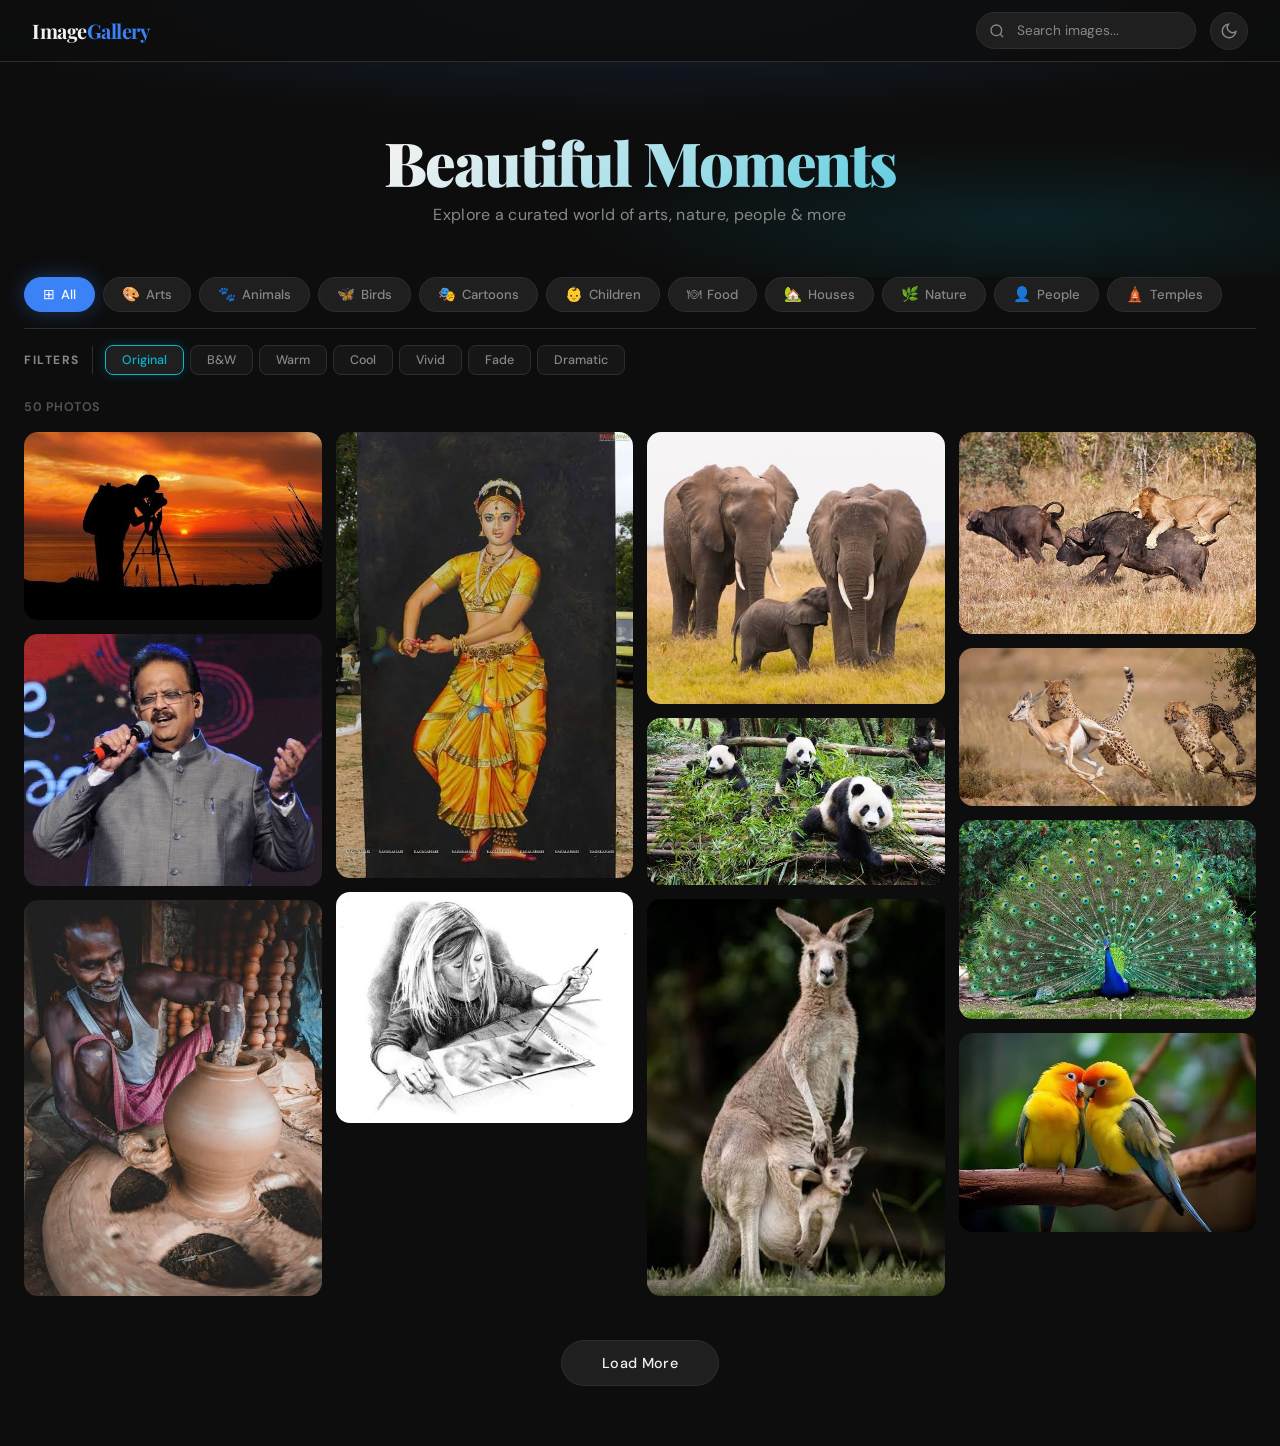
==== commit 21fe10e8: "Update index.html" ====
--- a/CodeAlpha_Image-gallery/index.html
+++ b/CodeAlpha_Image-gallery/index.html
@@ -3,7 +3,7 @@
 <head>
   <meta charset="UTF-8">
   <meta name="viewport" content="width=device-width, initial-scale=1.0">
-  <title>PhotoGallery — Beautiful Moments</title>
+  <title> Image Gallery — Beautiful Moments</title>
 
   <!-- Google Fonts -->
   <link href="https://fonts.googleapis.com/css2?family=Playfair+Display:wght@400;700;900&family=DM+Sans:wght@300;400;500;600&display=swap" rel="stylesheet">
@@ -15,7 +15,7 @@
 
   <!-- NAVBAR -->
   <nav class="navbar">
-    <div class="nav-logo">Photo<span>Gallery</span></div>
+    <div class="nav-logo">Image<span>Gallery</span></div>
     <div class="nav-right">
       <!-- Search Bar -->
       <div class="search-wrap">
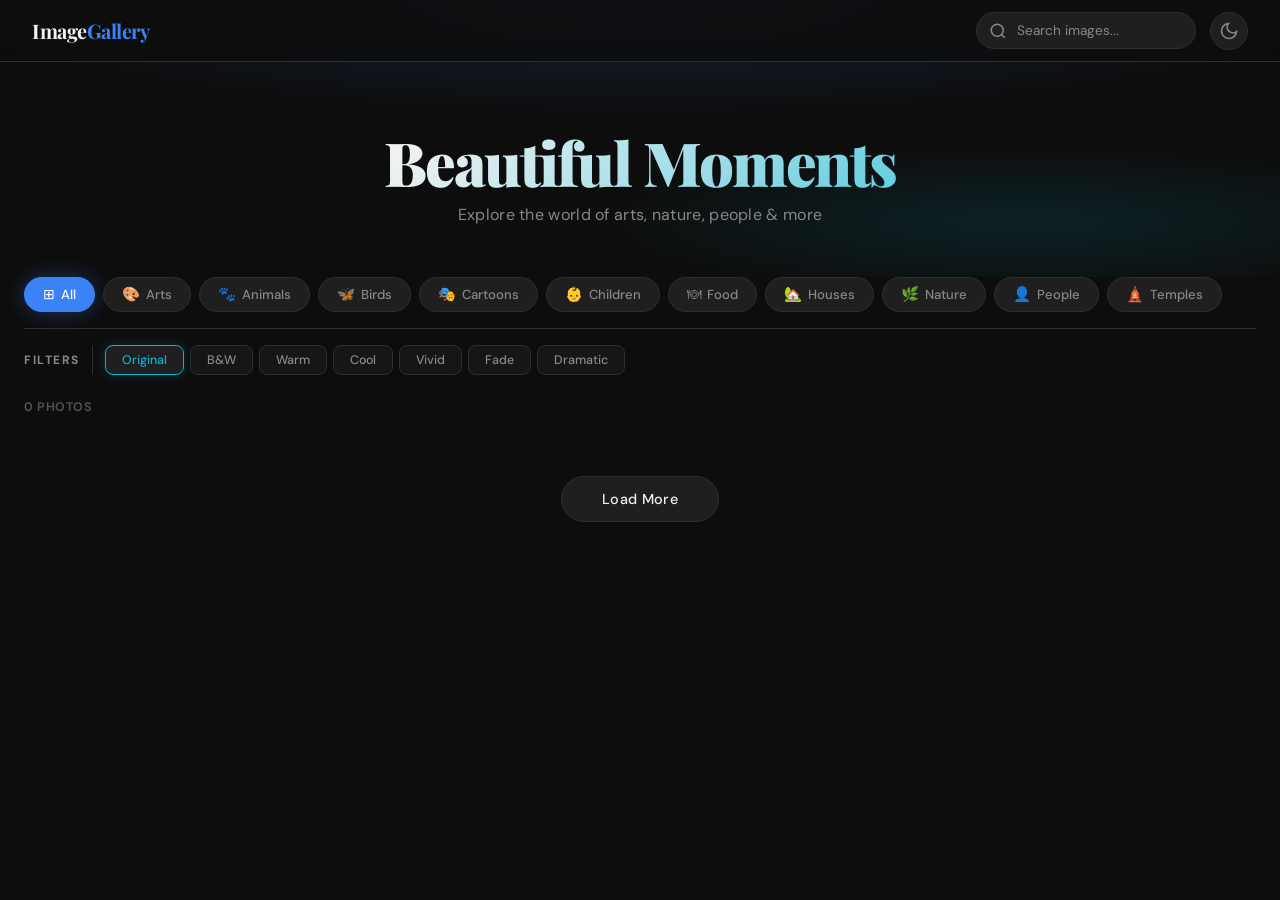
==== commit db68c47f: "Add files via upload" ====
--- a/CodeAlpha_Image-gallery/index.html
+++ b/CodeAlpha_Image-gallery/index.html
@@ -1,8 +1,8 @@
 <!DOCTYPE html>
 <html lang="en">
 <head>
-  <meta charset="UTF-8">
-  <meta name="viewport" content="width=device-width, initial-scale=1.0">
+ <meta charset="UTF-8">
+ <meta name="viewport" content="width=device-width, initial-scale=1.0">
   <title> Image Gallery — Beautiful Moments</title>
 
   <!-- Google Fonts -->
@@ -13,19 +13,36 @@
 </head>
 <body>
 
-  <!-- NAVBAR -->
-  <nav class="navbar">
+   <!-- NAVBAR -->
+    <nav class="navbar">
     <div class="nav-logo">Image<span>Gallery</span></div>
     <div class="nav-right">
-      <!-- Search Bar -->
-      <div class="search-wrap">
-        <input type="text" id="searchInput" placeholder="Search images...">
-        <svg class="search-icon" xmlns="http://www.w3.org/2000/svg" width="16" height="16" viewBox="0 0 24 24" fill="none" stroke="currentColor" stroke-width="2"><circle cx="11" cy="11" r="8"/><path d="m21 21-4.35-4.35"/></svg>
-      </div>
-      <!-- Dark/Light Toggle -->
+    
+   <!-- Search Bar -->
+    <div class="search-wrap">
+      <input type="text" id="searchInput" placeholder="Search images...">
+      <svg class="search-icon" xmlns="http://www.w3.org/2000/svg" width="18" height="18" viewBox="0 0 24 24" fill="none" stroke="currentColor" stroke-width="2">
+      <circle cx="11" cy="11" r="8"/>
+      <path d="m21 21-4.35-4.35"/>
+      </svg>
+    </div>
+    
+   <!-- Dark/Light Toggle -->
       <button class="theme-toggle" id="themeToggle" title="Toggle theme">
-        <svg class="moon-icon" xmlns="http://www.w3.org/2000/svg" width="18" height="18" viewBox="0 0 24 24" fill="none" stroke="currentColor" stroke-width="2"><path d="M21 12.79A9 9 0 1 1 11.21 3 7 7 0 0 0 21 12.79z"/></svg>
-        <svg class="sun-icon" xmlns="http://www.w3.org/2000/svg" width="18" height="18" viewBox="0 0 24 24" fill="none" stroke="currentColor" stroke-width="2"><circle cx="12" cy="12" r="5"/><line x1="12" y1="1" x2="12" y2="3"/><line x1="12" y1="21" x2="12" y2="23"/><line x1="4.22" y1="4.22" x2="5.64" y2="5.64"/><line x1="18.36" y1="18.36" x2="19.78" y2="19.78"/><line x1="1" y1="12" x2="3" y2="12"/><line x1="21" y1="12" x2="23" y2="12"/><line x1="4.22" y1="19.78" x2="5.64" y2="18.36"/><line x1="18.36" y1="5.64" x2="19.78" y2="4.22"/></svg>
+      <svg class="moon-icon" xmlns="http://www.w3.org/2000/svg" width="20" height=20" viewBox="0 0 24 24" fill="none" stroke="currentColor" stroke-width="2">
+      <path d="M21 12.79A9 9 0 1 1 11.21 3 7 7 0 0 0 21 12.79z"/>
+      </svg>
+      <svg class="sun-icon" xmlns="http://www.w3.org/2000/svg" width="20" height="20" viewBox="0 0 24 24" fill="none" stroke="currentColor" stroke-width="2">
+       <circle cx="12" cy="12" r="5"/>
+       <line x1="12" y1="1" x2="12" y2="3"/>
+       <line x1="12" y1="21" x2="12" y2="23"/>
+       <line x1="4.22" y1="4.22" x2="5.64" y2="5.64"/>
+       <line x1="18.36" y1="18.36" x2="19.78" y2="19.78"/>
+       <line x1="1" y1="12" x2="3" y2="12"/>
+       <line x1="21" y1="12" x2="23" y2="12"/>
+       <line x1="4.22" y1="19.78" x2="5.64" y2="18.36"/>
+       <line x1="18.36" y1="5.64" x2="19.78" y2="4.22"/>
+      </svg>
       </button>
     </div>
   </nav>
@@ -35,7 +52,7 @@
     <div class="header-bg"></div>
     <div class="header-content">
       <h1>Beautiful Moments</h1>
-      <p>Explore a curated world of arts, nature, people &amp; more</p>
+      <p>Explore the world of arts, nature, people &amp; more</p>
     </div>
   </header>
 
@@ -110,59 +127,60 @@
   <div class="load-more-wrap">
     <button class="load-more-btn" id="loadMoreBtn">
       Load More
-      <svg width="16" height="16" viewBox="0 0 24 24" fill="none" stroke="currentColor" stroke-width="2">
+      <svg width="20" height="20" viewBox="0 0 24 24" fill="none" stroke="currentColor" stroke-width="2">
         <path d="M21 12a9 9 0 11-6.219-8.56"/>
       </svg>
     </button>
   </div>
 
   <!-- LIGHTBOX (Popup) -->
-  <div class="lightbox" id="lightbox">
+   <div class="lightbox" id="lightbox">
+ 
+  <!-- Dark backdrop — click to close -->
+   <div class="lb-backdrop" id="lbBackdrop"></div>
+  
+  <!-- Lightbox content box -->
+   <div class="lb-box">
 
-    <!-- Dark backdrop — click to close -->
-    <div class="lb-backdrop" id="lbBackdrop"></div>
+  <!-- Main image area -->
+   <div class="lb-img-wrap">
+   <img id="lbImg" src="" alt="">
 
-    <!-- Lightbox content box -->
-    <div class="lb-box">
+  <!-- Close button -->
+    <button class="lb-close" id="lbClose">✕</button>
+ 
+  <!-- Prev / Next arrows -->
+    <button class="lb-nav lb-prev" id="lbPrev">&#8592;</button>
+    <button class="lb-nav lb-next" id="lbNext">&#8594;</button>
 
-      <!-- Main image area -->
-      <div class="lb-img-wrap">
-        <img id="lbImg" src="" alt="">
+  <!-- Image title overlay -->
+     <div class="lb-title-overlay" id="lbTitleOverlay"></div>
+   
+    </div>
 
-        <!-- Close button -->
-        <button class="lb-close" id="lbClose">✕</button>
+  <!-- Counter: "3 / 12 — Title" -->
+    <div class="lb-counter" id="lbCounter"></div>
+ 
+  <!-- Filter strip inside lightbox -->
+    <div class="lb-filters">
+     <span class="lb-filters-label">Filters</span>
+     <button class="lb-filter-btn active" data-lbfilter="none">Original</button>
+     <button class="lb-filter-btn" data-lbfilter="f-bw">B&amp;W</button>
+     <button class="lb-filter-btn" data-lbfilter="f-warm">Warm</button>
+     <button class="lb-filter-btn" data-lbfilter="f-cool">Cool</button>
+     <button class="lb-filter-btn" data-lbfilter="f-vivid">Vivid</button>
+     <button class="lb-filter-btn" data-lbfilter="f-fade">Fade</button>
+     <button class="lb-filter-btn" data-lbfilter="f-dramatic">Dramatic</button>
+    </div>
 
-        <!-- Prev / Next arrows -->
-        <button class="lb-nav lb-prev" id="lbPrev">&#8592;</button>
-        <button class="lb-nav lb-next" id="lbNext">&#8594;</button>
-
-        <!-- Image title overlay -->
-        <div class="lb-title-overlay" id="lbTitleOverlay"></div>
-      </div>
-
-      <!-- Counter: "3 / 12 — Title" -->
-      <div class="lb-counter" id="lbCounter"></div>
-
-      <!-- Filter strip inside lightbox -->
-      <div class="lb-filters">
-        <span class="lb-filters-label">Filters</span>
-        <button class="lb-filter-btn active" data-lbfilter="none">Original</button>
-        <button class="lb-filter-btn" data-lbfilter="f-bw">B&amp;W</button>
-        <button class="lb-filter-btn" data-lbfilter="f-warm">Warm</button>
-        <button class="lb-filter-btn" data-lbfilter="f-cool">Cool</button>
-        <button class="lb-filter-btn" data-lbfilter="f-vivid">Vivid</button>
-        <button class="lb-filter-btn" data-lbfilter="f-fade">Fade</button>
-        <button class="lb-filter-btn" data-lbfilter="f-dramatic">Dramatic</button>
-      </div>
-
-      <!-- Thumbnail strip -->
-      <div class="lb-thumbs" id="lbThumbs"></div>
+  <!-- Thumbnail strip -->
+    <div class="lb-thumbs" id="lbThumbs"></div>
 
     </div><!-- /.lb-box -->
   </div><!-- /.lightbox -->
 
   <!-- External JavaScript -->
-  <script src="script.js"></script>
+  <script src="image-script.js"></script>
 
 </body>
 </html>
--- a/CodeAlpha_Image-gallery/style.css
+++ b/CodeAlpha_Image-gallery/style.css
@@ -1,30 +1,8 @@
-/* ═══════════════════════════════════════════════════════
+/* ==========================================
    IMAGE GALLERY — style.css
-   1.  CSS Variables & Reset
-   2.  Body & Base
-   3.  Navbar
-   4.  Header / Hero
-   5.  Search Bar
-   6.  Controls (Categories + Filters)
-   7.  Gallery Grid (Masonry)
-   8.  Gallery Item / Card
-   9.  Hover Overlay
-   10. CSS Image Filters
-   11. Load More Button
-   12. Gallery Meta / Count
-   13. Lightbox
-   14. Lightbox Nav Buttons
-   15. Lightbox Filter Strip
-   16. Lightbox Thumbnails
-   17. Animations & Keyframes
-   18. Responsive Media Queries
-   19. Light Theme Overrides
-═══════════════════════════════════════════════════════ */
-
-
-/* ─────────────────────────────────────────
-   1. CSS VARIABLES & RESET
-───────────────────────────────────────── */
+========================================== */
+
+/* 1. CSS VARIABLES & RESET */
 *, *::before, *::after {
   box-sizing: border-box;
   margin: 0;
@@ -69,9 +47,7 @@
 }
 
 
-/* ─────────────────────────────────────────
-   2. BODY & BASE
-───────────────────────────────────────── */
+/* 2. BODY & BASE */
 body {
   background:  var(--bg);
   color:       var(--text);
@@ -82,9 +58,7 @@
 }
 
 
-/* ─────────────────────────────────────────
-   3. NAVBAR
-───────────────────────────────────────── */
+/* 3. NAVBAR  */
 .navbar {
   position:        fixed;
   top:             0;
@@ -149,9 +123,7 @@
 body.light-theme .sun-icon  { display: block; }
 
 
-/* ─────────────────────────────────────────
-   4. HEADER / HERO
-───────────────────────────────────────── */
+/* 4. HEADER / HERO */
 header {
   position:   relative;
   text-align: center;
@@ -194,9 +166,7 @@
 }
 
 
-/* ─────────────────────────────────────────
-   5. SEARCH BAR
-───────────────────────────────────────── */
+/* 5. SEARCH BAR */
 .search-wrap {
   position:    relative;
   flex-shrink: 0;
@@ -234,9 +204,7 @@
 }
 
 
-/* ─────────────────────────────────────────
-   6. CONTROLS — Categories & Filters
-───────────────────────────────────────── */
+/* 6. CONTROLS — Categories & Filters */
 .controls {
   max-width:  1300px;
   margin:     0 auto 20px;
@@ -344,9 +312,7 @@
 }
 
 
-/* ─────────────────────────────────────────
-   7. GALLERY META / COUNT
-───────────────────────────────────────── */
+/* 7. GALLERY META / COUNT */
 .gallery-meta {
   max-width: 1300px;
   margin:    0 auto 16px;
@@ -362,9 +328,7 @@
 }
 
 
-/* ─────────────────────────────────────────
-   8. GALLERY GRID (CSS Columns — Masonry)
-───────────────────────────────────────── */
+/* 8. GALLERY GRID (CSS Columns — Masonry) */
 .gallery {
   max-width:  1300px;
   margin:     0 auto;
@@ -374,9 +338,7 @@
 }
 
 
-/* ─────────────────────────────────────────
-   9. GALLERY ITEM (Card)
-───────────────────────────────────────── */
+/* 9. GALLERY ITEM (Card) */
 .gallery-item {
   break-inside:   avoid;
   margin-bottom:  14px;
@@ -415,9 +377,7 @@
 }
 
 
-/* ─────────────────────────────────────────
-   10. HOVER OVERLAY
-───────────────────────────────────────── */
+/* 10. HOVER OVERLAY */
 .overlay {
   position:       absolute;
   inset:          0;
@@ -476,11 +436,7 @@
 }
 
 
-/* ─────────────────────────────────────────
-   11. CSS IMAGE FILTERS
-   Applied as class on .gallery-item
-   (and on #lbImg inside lightbox)
-───────────────────────────────────────── */
+/* 11. CSS IMAGE FILTERS - Applied as class on .gallery-item (and on #lbImg inside lightbox)*/
 /* Gallery card filters */
 .gallery-item.f-bw       img { filter: grayscale(100%); }
 .gallery-item.f-warm     img { filter: sepia(60%) saturate(140%); }
@@ -498,9 +454,7 @@
 #lbImg.f-dramatic { filter: contrast(140%) brightness(90%); }
 
 
-/* ─────────────────────────────────────────
-   12. LOAD MORE BUTTON
-───────────────────────────────────────── */
+/* 12. LOAD MORE BUTTON  */
 .load-more-wrap {
   text-align: center;
   padding:    44px 20px 60px;
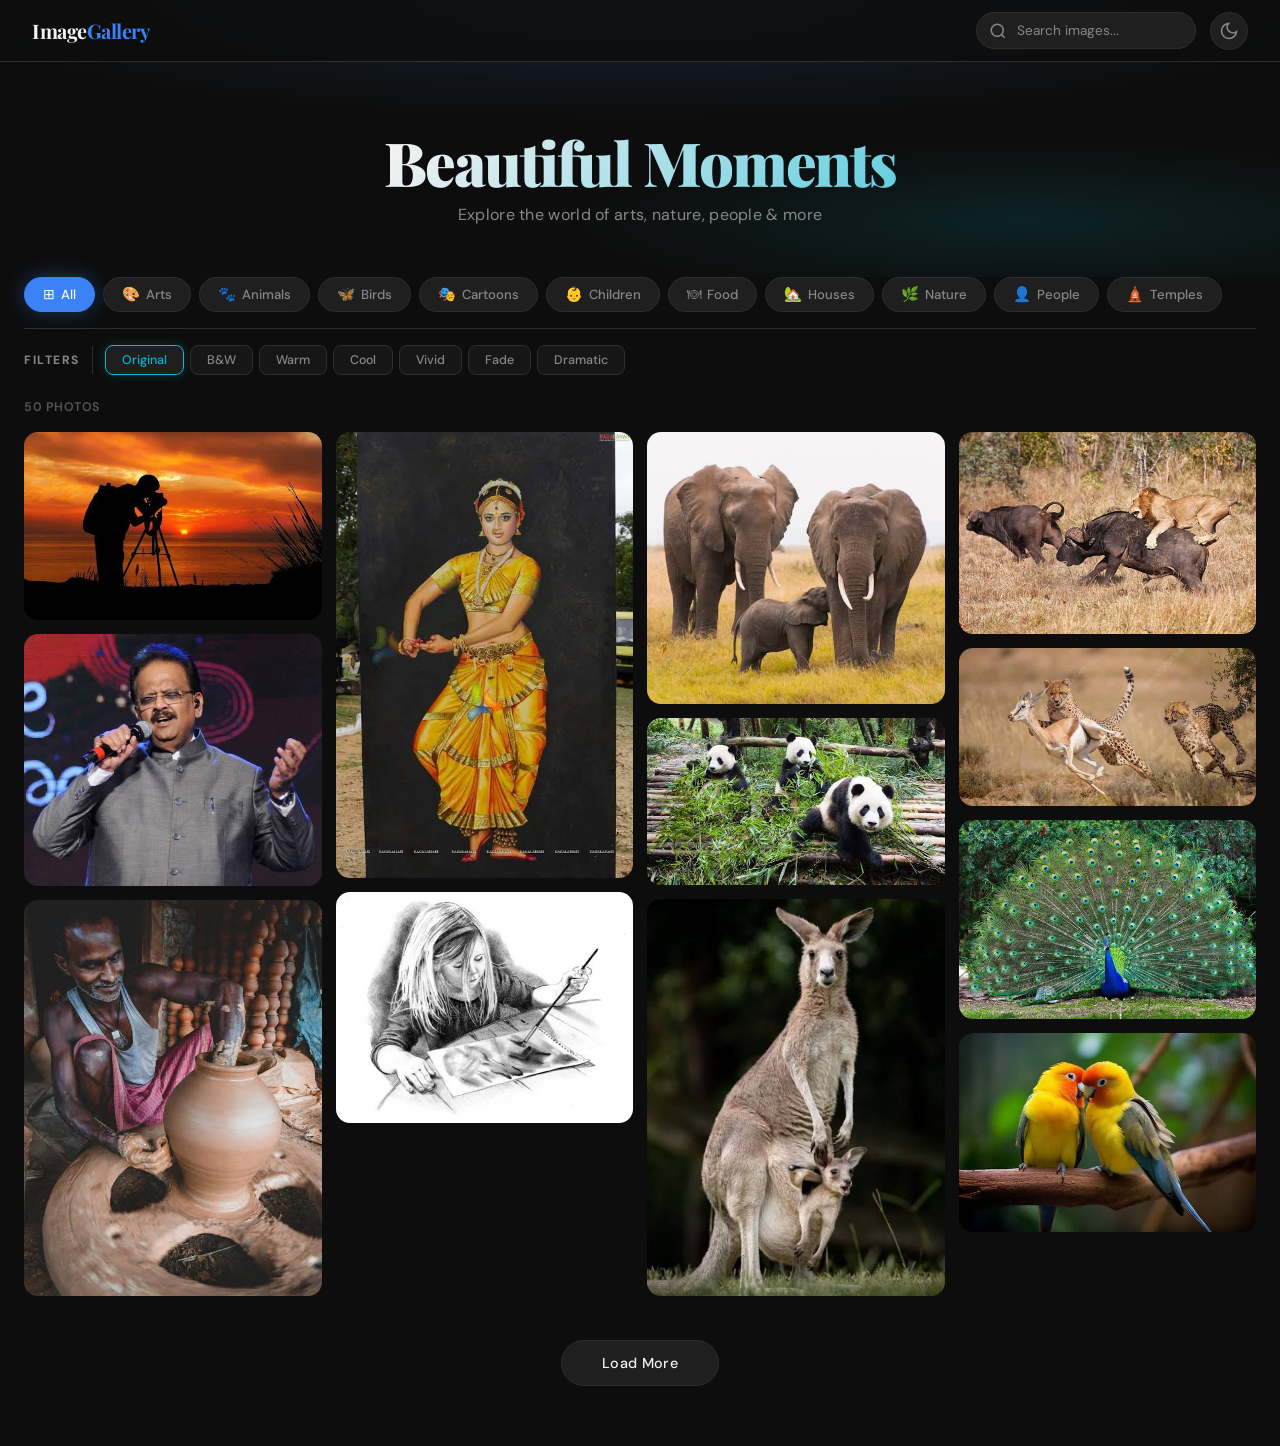
==== commit 8913f169: "index.html" ====
--- a/CodeAlpha_Image-gallery/index.html
+++ b/CodeAlpha_Image-gallery/index.html
@@ -180,7 +180,7 @@
   </div><!-- /.lightbox -->
 
   <!-- External JavaScript -->
-  <script src="image-script.js"></script>
+  <script src="script.js"></script>
 
 </body>
 </html>
